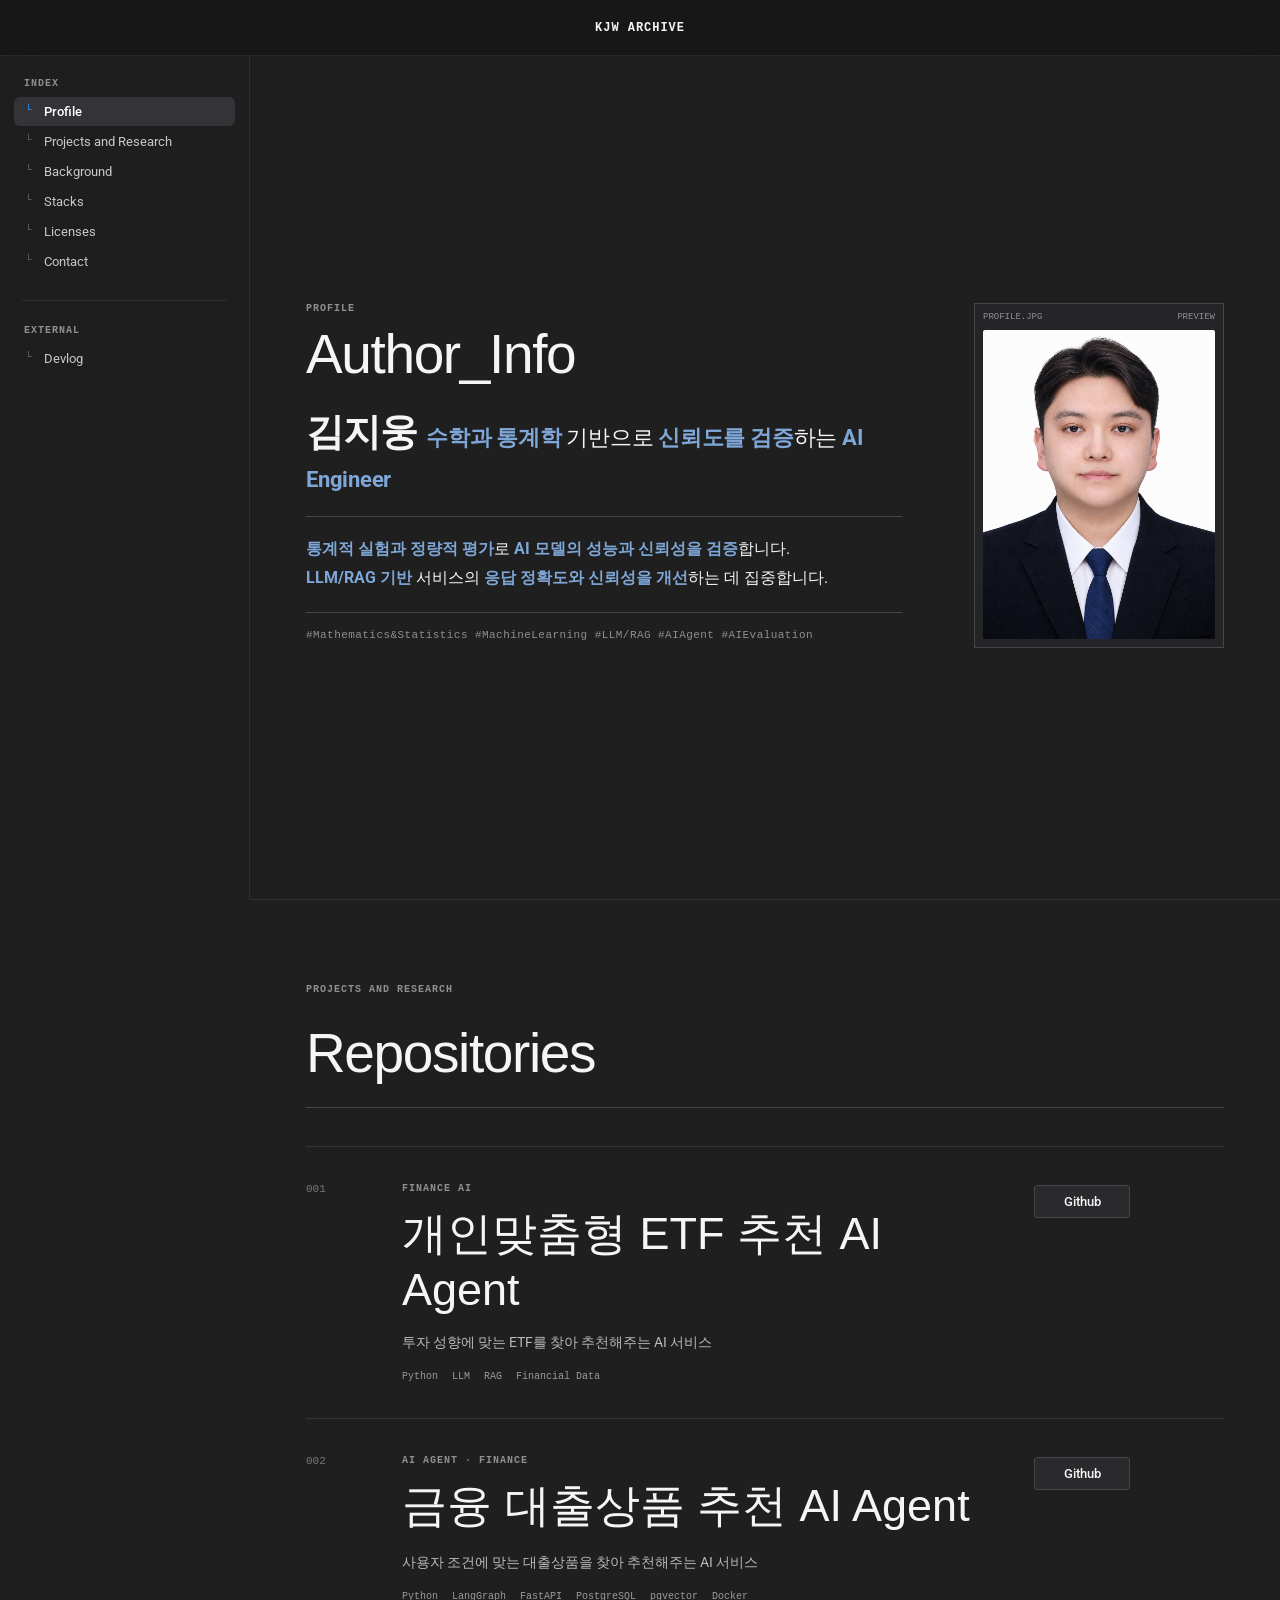
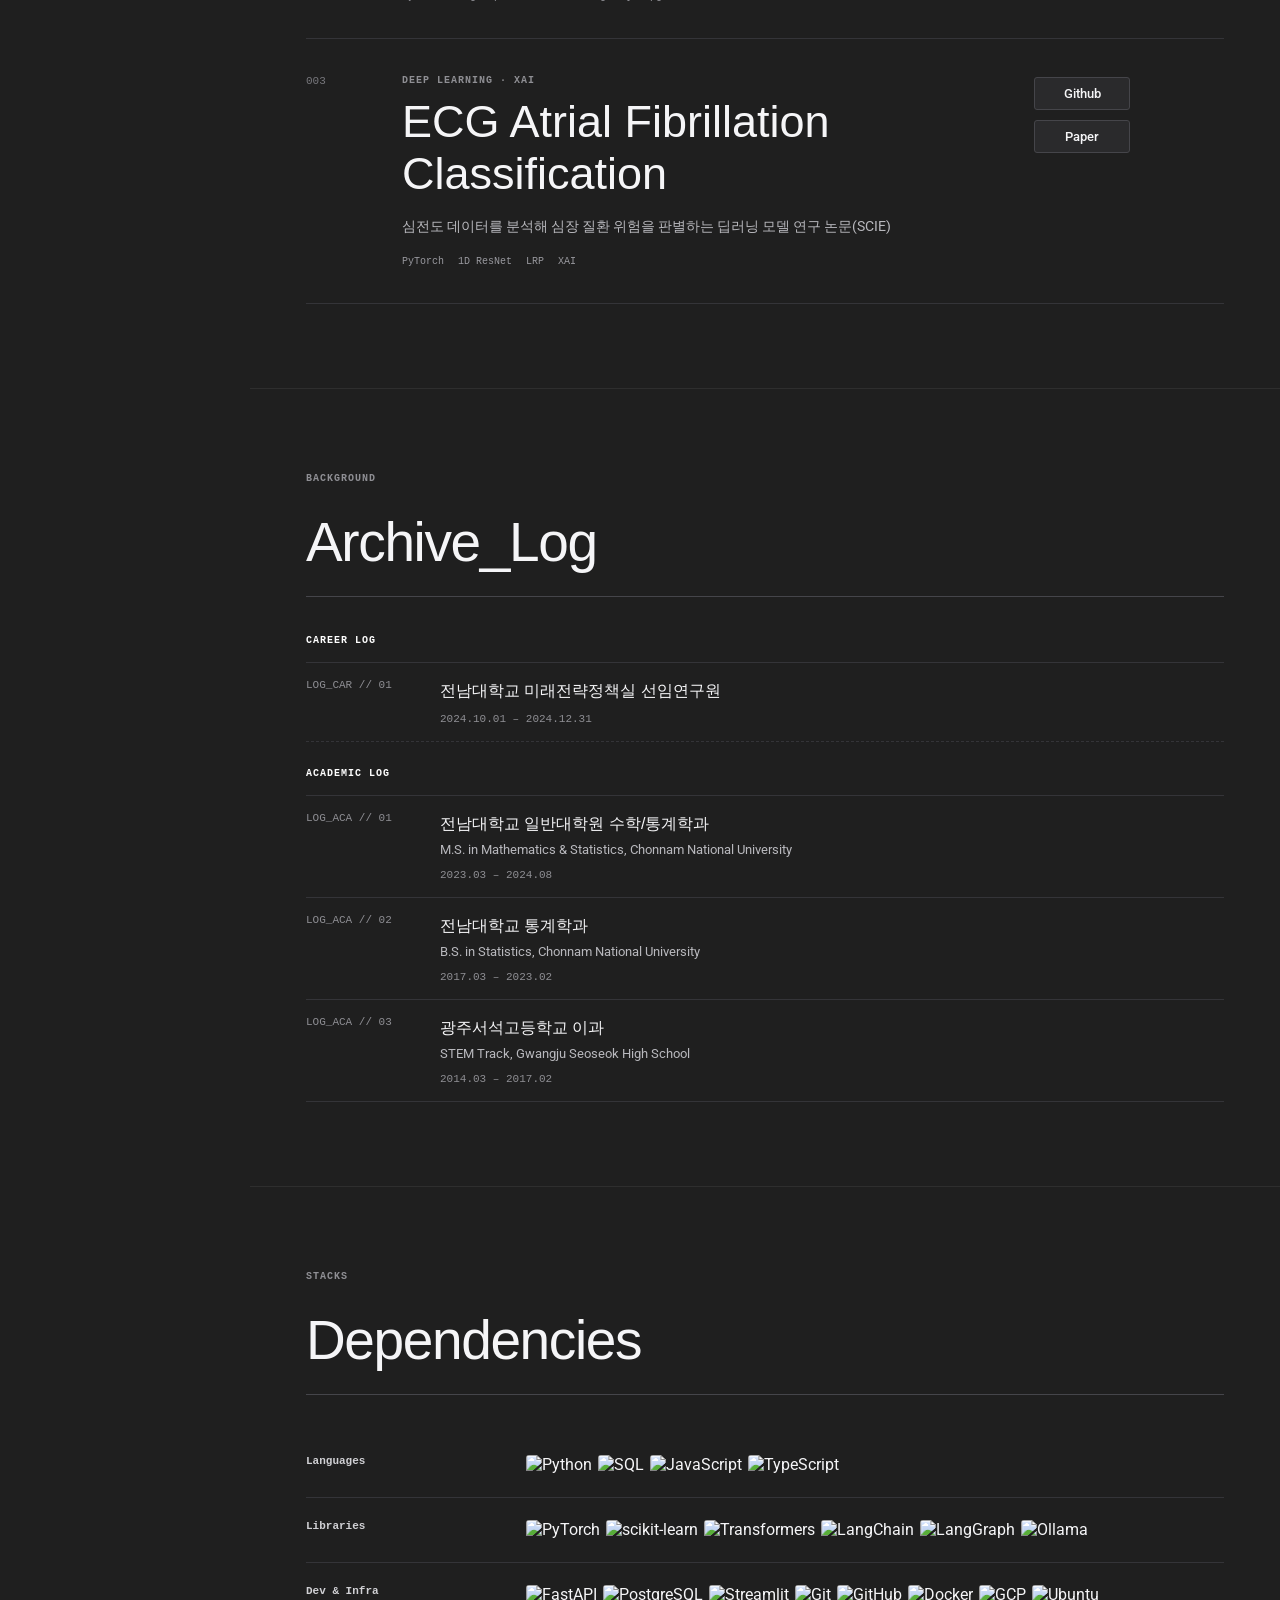
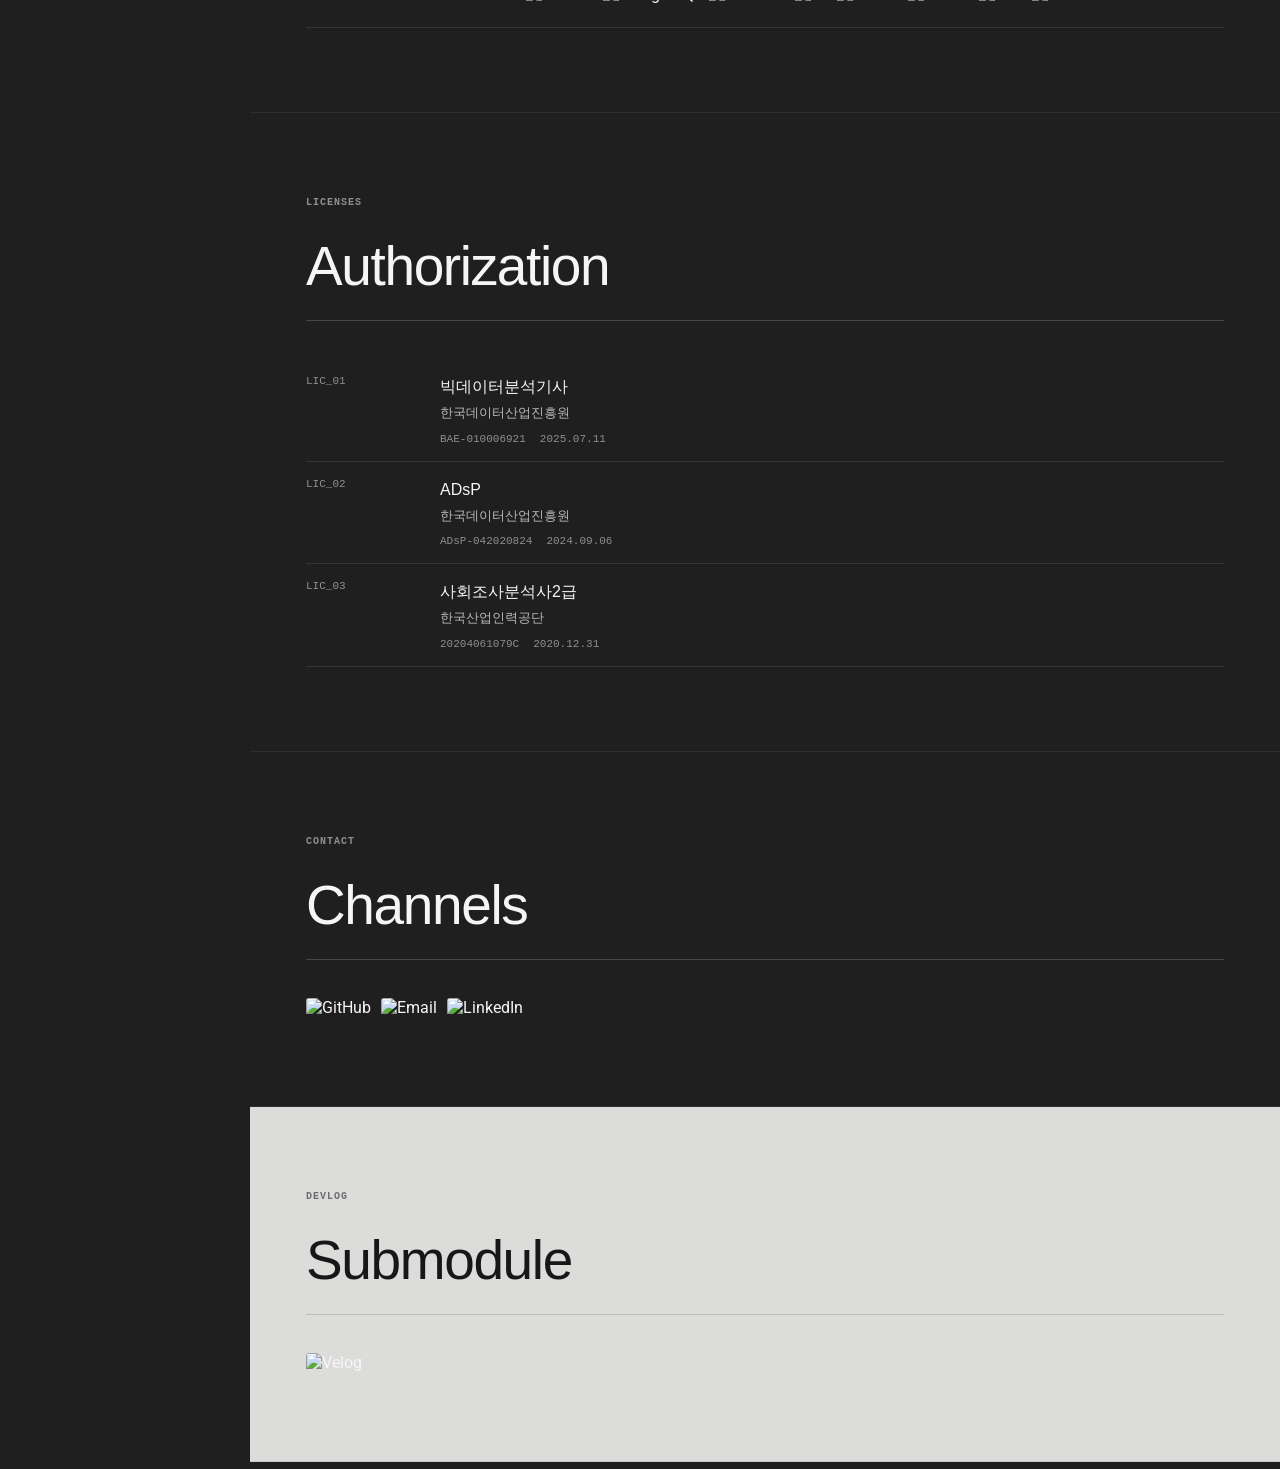
==== index.html @ a2051382 "initial commit: portfolio" ====
<!DOCTYPE html>
<html lang="ko">
<head>
  <meta charset="UTF-8" />
  <meta name="viewport" content="width=device-width, initial-scale=1.0" />
  <meta name="description" content="Jiwoong Kim AI Engineer Portfolio" />
  <title>Jiwoong Kim | AI Engineer Portfolio</title>

  <link rel="preconnect" href="https://fonts.googleapis.com">
  <link rel="preconnect" href="https://fonts.gstatic.com" crossorigin>
  <link href="https://fonts.googleapis.com/css2?family=Roboto:wght@300;400;500;700&display=swap" rel="stylesheet">

  <link rel="stylesheet" href="style.css" />
</head>
<body>

  <header class="topbar">
    <div class="topbar__brand">
      <strong>KJW Archive</strong>
    </div>
  </header>

  <aside class="sidebar">
    <div class="sidebar-scroll">

      <section class="sidebar-group">
        <h1>INDEX</h1>
        <a href="#home">Profile</a>
        <a href="#projects and research">Projects and Research</a>
        <a href="#logs">Background</a>
        <a href="#stacks">Stacks</a>
        <a href="#licenses">Licenses</a>
        <a href="#contact">Contact</a>
      </section>

      <div class="sidebar-divider"></div>

      <section class="sidebar-group">
        <h2>External</h2>
        <a href="#velog">Devlog</a>
      </section>

    </div>
  </aside>

  <main class="main-content">

    <section id="home" class="section hero">
      <div class="content-wrap">
        <div class="hero-grid">
          <div>
            <p class="eyebrow">PROFILE</p>
            <h1>Author_Info</h1>

            <h2>김지웅 <span class="hero-role"> <span class="hl">수학과 통계학</span> 기반으로 <span class="hl">신뢰도를 검증</span>하는 <span class="hl">AI Engineer</span></span></h2>

            <p class="hero-description">
              <span class="hl">통계적 실험과 정량적 평가</span>로 <span class="hl">AI 모델의 성능과 신뢰성을 검증</span>합니다.
              <br><span class="hl">LLM/RAG 기반</span> 서비스의 <span class="hl">응답 정확도와 신뢰성을 개선</span>하는 데 집중합니다.
            </p>

            <p class="hero-keywords">#Mathematics&amp;Statistics #MachineLearning #LLM/RAG #AIAgent #AIEvaluation</p>


          </div>

          <aside class="profile-box">
            <div class="file-meta">
              <span>PROFILE.JPG</span>
              <span>PREVIEW</span>
            </div>
            <img src="assets/profile.jpeg" alt="프로필 사진" class="profile-photo">
          </aside>
        </div>
      </div>
    </section>

    <section id="projects and research" class="section">
      <div class="content-wrap">
        <div class="section-header">
          <p class="eyebrow">PROJECTS AND RESEARCH</p>
          <h2>Repositories</h2>
        </div>

        <article id="etf-agent" class="project-row">
          <div class="project-number">001</div>

          <div class="project-main">
            <p class="project-label">FINANCE AI</p>
            <h3><a href="projects/etf-agent.html">개인맞춤형 ETF 추천 AI Agent</a></h3>

            <p>
              투자 성향에 맞는 ETF를 찾아 추천해주는 AI 서비스
            </p>

            <div class="project-meta">
              <span>Python</span>
              <span>LLM</span>
              <span>RAG</span>
              <span>Financial Data</span>
            </div>
          </div>

          <div class="project-links">
            <a href="#">Github</a>
          </div>
        </article>

        <article id="loan-agent" class="project-row">
          <div class="project-number">002</div>

          <div class="project-main">
            <p class="project-label">AI AGENT · FINANCE</p>
            <h3><a href="projects/loan-agent.html">금융 대출상품 추천 AI Agent</a></h3>

            <p>
              사용자 조건에 맞는 대출상품을 찾아 추천해주는 AI 서비스
            </p>

            <div class="project-meta">
              <span>Python</span>
              <span>LangGraph</span>
              <span>FastAPI</span>
              <span>PostgreSQL</span>
              <span>pgvector</span>
              <span>Docker</span>
            </div>
          </div>

          <div class="project-links">
            <a href="#">Github</a>
          </div>
        </article>

        <article id="ecg-project" class="project-row">
          <div class="project-number">003</div>

          <div class="project-main">
            <p class="project-label">DEEP LEARNING · XAI</p>
            <h3><a href="projects/ecg-project.html">ECG Atrial Fibrillation Classification</a></h3>

            <p>
              심전도 데이터를 분석해 심장 질환 위험을 판별하는 딥러닝 모델 연구 논문(SCIE)
            </p>

            <div class="project-meta">
              <span>PyTorch</span>
              <span>1D ResNet</span>
              <span>LRP</span>
              <span>XAI</span>
            </div>
          </div>

          <div class="project-links">
            <a href="#">Github</a>
            <a href="assets/paper.pdf" target="_blank" rel="noreferrer">Paper</a>
          </div>
        </article>
      </div>
    </section>

    <section id="logs" class="section">
      <div class="content-wrap">
        <div class="section-header">
          <p class="eyebrow">BACKGROUND</p>
          <h2>Archive_Log</h2>
        </div>

        <div class="log-list">
          <p class="log-category">CAREER LOG</p>

          <article class="log-entry">
            <div class="log-entry__id">LOG_CAR // 01</div>
            <div class="log-entry__body">
              <h3 class="log-entry__kr">전남대학교 미래전략정책실 선임연구원</h3>
              <p class="log-entry__period">2024.10.01 – 2024.12.31</p>
            </div>
          </article>

          <p class="log-category log-category--spaced">ACADEMIC LOG</p>

          <article class="log-entry">
            <div class="log-entry__id">LOG_ACA // 01</div>
            <div class="log-entry__body">
              <h3 class="log-entry__kr">전남대학교 일반대학원 수학/통계학과</h3>
              <p class="log-entry__en">M.S. in Mathematics &amp; Statistics, Chonnam National University</p>
              <p class="log-entry__period">2023.03 – 2024.08</p>
            </div>
          </article>

          <article class="log-entry">
            <div class="log-entry__id">LOG_ACA // 02</div>
            <div class="log-entry__body">
              <h3 class="log-entry__kr">전남대학교 통계학과</h3>
              <p class="log-entry__en">B.S. in Statistics, Chonnam National University</p>
              <p class="log-entry__period">2017.03 – 2023.02</p>
            </div>
          </article>

          <article class="log-entry">
            <div class="log-entry__id">LOG_ACA // 03</div>
            <div class="log-entry__body">
              <h3 class="log-entry__kr">광주서석고등학교 이과</h3>
              <p class="log-entry__en">STEM Track, Gwangju Seoseok High School</p>
              <p class="log-entry__period">2014.03 – 2017.02</p>
            </div>
          </article>
        </div>
      </div>
    </section>

    <section id="stacks" class="section">
      <div class="content-wrap">
        <div class="section-header">
          <p class="eyebrow">STACKS</p>
          <h2>Dependencies</h2>
        </div>

        <div class="skills-list">
          <div class="skill-row">
            <strong>Languages</strong>
            <div class="skill-badges">
              <img src="https://img.shields.io/badge/Python-3776AB?style=flat-square&logo=python&logoColor=white" alt="Python" />
              <img src="https://img.shields.io/badge/SQL-4479A1?style=flat-square&logo=mysql&logoColor=white" alt="SQL" />
              <img src="https://img.shields.io/badge/JavaScript-F7DF1E?style=flat-square&logo=javascript&logoColor=black" alt="JavaScript" />
              <img src="https://img.shields.io/badge/TypeScript-3178C6?style=flat-square&logo=typescript&logoColor=white" alt="TypeScript" />
            </div>
          </div>
          <div class="skill-row">
            <strong>Libraries</strong>
            <div class="skill-badges">
              <img src="https://img.shields.io/badge/PyTorch-EE4C2C?style=flat-square&logo=pytorch&logoColor=white" alt="PyTorch" />
              <img src="https://img.shields.io/badge/scikit--learn-F7931E?style=flat-square&logo=scikitlearn&logoColor=white" alt="scikit-learn" />
              <img src="https://img.shields.io/badge/Transformers-FFD21E?style=flat-square&logo=huggingface&logoColor=black" alt="Transformers" />
              <img src="https://img.shields.io/badge/LangChain-1C3C3C?style=flat-square&logo=langchain&logoColor=white" alt="LangChain" />
              <img src="https://img.shields.io/badge/LangGraph-1C3C3C?style=flat-square&logo=langchain&logoColor=white" alt="LangGraph" />
              <img src="https://img.shields.io/badge/Ollama-000000?style=flat-square&logo=ollama&logoColor=white" alt="Ollama" />
            </div>
          </div>
          <div class="skill-row">
            <strong>Dev &amp; Infra</strong>
            <div class="skill-badges">
              <img src="https://img.shields.io/badge/FastAPI-009688?style=flat-square&logo=fastapi&logoColor=white" alt="FastAPI" />
              <img src="https://img.shields.io/badge/PostgreSQL-4169E1?style=flat-square&logo=postgresql&logoColor=white" alt="PostgreSQL" />
              <img src="https://img.shields.io/badge/Streamlit-FF4B4B?style=flat-square&logo=streamlit&logoColor=white" alt="Streamlit" />
              <img src="https://img.shields.io/badge/Git-F05032?style=flat-square&logo=git&logoColor=white" alt="Git" />
              <img src="https://img.shields.io/badge/GitHub-181717?style=flat-square&logo=github&logoColor=white" alt="GitHub" />
              <img src="https://img.shields.io/badge/Docker-2496ED?style=flat-square&logo=docker&logoColor=white" alt="Docker" />
              <img src="https://img.shields.io/badge/GCP-4285F4?style=flat-square&logo=googlecloud&logoColor=white" alt="GCP" />
              <img src="https://img.shields.io/badge/Ubuntu-E95420?style=flat-square&logo=ubuntu&logoColor=white" alt="Ubuntu" />
            </div>
          </div>
        </div>
      </div>
    </section>

    <section id="licenses" class="section">
      <div class="content-wrap">
        <div class="section-header">
          <p class="eyebrow">LICENSES</p>
          <h2>Authorization</h2>
        </div>

        <div class="license-list">
          <article class="license-entry">
            <div class="license-entry__id">LIC_01</div>
            <div class="license-entry__body">
              <h3 class="license-entry__name">빅데이터분석기사</h3>
              <p class="license-entry__issuer">한국데이터산업진흥원</p>
              <p class="license-entry__meta">
                <span>BAE-010006921</span>
                <span>2025.07.11</span>
              </p>
            </div>
          </article>

          <article class="license-entry">
            <div class="license-entry__id">LIC_02</div>
            <div class="license-entry__body">
              <h3 class="license-entry__name">ADsP</h3>
              <p class="license-entry__issuer">한국데이터산업진흥원</p>
              <p class="license-entry__meta">
                <span>ADsP-042020824</span>
                <span>2024.09.06</span>
              </p>
            </div>
          </article>

          <article class="license-entry">
            <div class="license-entry__id">LIC_03</div>
            <div class="license-entry__body">
              <h3 class="license-entry__name">사회조사분석사2급</h3>
              <p class="license-entry__issuer">한국산업인력공단</p>
              <p class="license-entry__meta">
                <span>20204061079C</span>
                <span>2020.12.31</span>
              </p>
            </div>
          </article>
        </div>
      </div>
    </section>

    <section id="contact" class="section">
      <div class="content-wrap">
        <div class="section-header">
          <p class="eyebrow">CONTACT</p>
          <h2>Channels</h2>
        </div>

        <div class="contact-badges">
          <a href="https://github.com/Woongs-Kor" target="_blank" rel="noreferrer">
            <img src="https://img.shields.io/badge/GitHub-181717?style=flat&logo=github&logoColor=white" alt="GitHub" />
          </a>
          <a href="mailto:nomeanness3@gmail.com">
            <img src="https://img.shields.io/badge/Email-EA4335?style=flat&logo=gmail&logoColor=white" alt="Email" />
          </a>
          <a href="https://www.linkedin.com/in/지웅-김-85a24a378/" target="_blank" rel="noreferrer">
            <img src="https://img.shields.io/badge/LinkedIn-0A66C2?style=flat&logo=linkedin&logoColor=white" alt="LinkedIn" />
          </a>
        </div>
      </div>
    </section>

    <section id="velog" class="section section-invert">
      <div class="content-wrap">
        <div class="section-header">
          <p class="eyebrow">DEVLOG</p>
          <h2>Submodule</h2>
        </div>

        <div class="contact-badges">
          <a href="https://velog.io/@woongs_kor/about" target="_blank" rel="noreferrer">
            <img src="https://img.shields.io/badge/Velog-20C997?style=flat&logo=velog&logoColor=white" alt="Velog" />
          </a>
        </div>
      </div>
    </section>

    
  </main>

  <script src="script.js"></script>
</body>
</html>
---- style.css ----
:root {
  --topbar-height: 56px;
  --sidebar-width: 250px;

  /* Chrome-dark + Apple-neutral */
  --chrome-0: #171717;
  --chrome-1: #1f1f1f;
  --chrome-2: #252527;
  --chrome-3: #2a2a2c;
  --chrome-4: #303033;

  --sidebar-bg: rgba(31, 31, 31, .94);
  --sidebar-hover: #2a2a2c;
  --sidebar-active: #343438;

  --main-bg: #1f1f1f;
  --main-bg-alt: #252527;

  --text: #f5f5f7;
  --muted: #b8b8bd;
  --muted-soft: #8e8e93;

  --line: #343438;
  --line-dark: #45454a;

  --accent: #2997ff;
  --accent-strong: #4aa3ff;

  --content-width: 1180px;
}

* {
  box-sizing: border-box;
}

html {
  scroll-behavior: smooth;
  background: var(--main-bg);
}

body {
  margin: 0;
  font-family: "Roboto", Arial, sans-serif;
  background: var(--main-bg);
  color: var(--text);
  -webkit-font-smoothing: antialiased;
  text-rendering: optimizeLegibility;
}

a {
  color: inherit;
  text-decoration: none;
}

.topbar {
  position: fixed;
  inset: 0 0 auto 0;
  height: var(--topbar-height);
  background: rgba(23, 23, 23, .84);
  backdrop-filter: saturate(180%) blur(20px);
  -webkit-backdrop-filter: saturate(180%) blur(20px);
  display: flex;
  align-items: center;
  justify-content: center;
  padding: 0 24px;
  border-bottom: 1px solid rgba(255,255,255,.07);
  z-index: 100;
}

.topbar__brand {
  color: #f5f5f7;
  font-family: ui-monospace, SFMono-Regular, Menlo, Monaco, Consolas, monospace;
  font-size: 12px;
  font-weight: 600;
  letter-spacing: .08em;
  text-transform: uppercase;
}

.sidebar {
  position: fixed;
  left: 0;
  top: var(--topbar-height);
  bottom: 0;
  width: var(--sidebar-width);
  background: var(--sidebar-bg);
  backdrop-filter: saturate(140%) blur(20px);
  -webkit-backdrop-filter: saturate(140%) blur(20px);
  color: var(--text);
  border-right: 1px solid rgba(255,255,255,.07);
  z-index: 90;
}

.sidebar-scroll {
  height: 100%;
  overflow-y: auto;
  padding: 22px 14px 40px;
  scrollbar-width: thin;
  scrollbar-color: #4a4a4f transparent;
}

.sidebar-scroll::-webkit-scrollbar {
  width: 8px;
}

.sidebar-scroll::-webkit-scrollbar-thumb {
  background: #4a4a4f;
  border-radius: 999px;
}

.sidebar-scroll::-webkit-scrollbar-track {
  background: transparent;
}

.sidebar-group {
  padding: 0;
  margin-bottom: 24px;
}

.sidebar-group h1,
.sidebar-group h2 {
  margin: 0 0 8px;
  padding: 0 10px;
  font-family: ui-monospace, SFMono-Regular, Menlo, Monaco, Consolas, monospace;
  font-size: 10px;
  font-weight: 700;
  color: #8f8f94;
  text-transform: uppercase;
  letter-spacing: .1em;
}

.sidebar-group a {
  position: relative;
  display: block;
  margin: 1px 0;
  padding: 7px 10px 7px 30px;
  border-radius: 6px;
  font-size: 13px;
  color: #c7c7cc;
  transition: background .12s ease, color .12s ease;
}

.sidebar-group a::before {
  content: "└";
  position: absolute;
  left: 11px;
  top: 7px;
  color: #66666b;
  font-family: ui-monospace, monospace;
  font-size: 11px;
}

.sidebar-group a:hover {
  color: #ffffff;
  background: var(--sidebar-hover);
}

.sidebar-group a.current {
  color: #ffffff;
  background: var(--sidebar-active);
  font-weight: 500;
}

.sidebar-group a.current::before {
  color: var(--accent);
}

.sidebar-divider {
  border: 0;
  border-top: 1px solid rgba(255,255,255,.07);
  margin: 18px 8px 24px;
}

.main-content {
  margin-left: var(--sidebar-width);
  padding-top: var(--topbar-height);
  min-height: 100vh;
  background: var(--main-bg);
}

.section {
  padding: 84px 56px;
  scroll-margin-top: var(--topbar-height);
  border-bottom: 1px solid rgba(255,255,255,.065);
  background: var(--main-bg);
}

.section-alt {
  background: var(--main-bg-alt);
}

.section-invert {
  background: #dcdcda;
  border-bottom-color: rgba(0, 0, 0, .08);
}

.section-invert .eyebrow {
  color: #6b6b70;
}

.section-invert .section-header {
  border-bottom-color: rgba(0, 0, 0, .14);
}

.section-invert .section-header h2 {
  color: #17171a;
}

.content-wrap {
  width: min(100%, var(--content-width));
  margin: 0 auto;
}

.hero {
  min-height: calc(100vh - var(--topbar-height));
  display: flex;
  align-items: center;
  background: var(--chrome-1);
}

.hero-grid {
  display: grid;
  grid-template-columns: minmax(0, 1fr) 250px;
  gap: 72px;
  align-items: start;
}

.eyebrow,
.project-label {
  margin: 0 0 10px;
  font-family: ui-monospace, SFMono-Regular, Menlo, Monaco, Consolas, monospace;
  font-size: 10px;
  font-weight: 600;
  color: #8f8f94;
  letter-spacing: .1em;
  text-transform: uppercase;
}

.hero h1 {
  margin: 0;
  font-family: "Pretendard", sans-serif;
  font-size: clamp(44px, 5vw, 55px);
  line-height: 1.1;
  font-weight: 400;
  letter-spacing: -.025em;
  color: #f5f5f7;
}

.hero h2 {
  margin: 28px 0 0;
  font-size: clamp(28px, 4vw, 38px);
  line-height: 1.1;
  font-weight: 700;
  letter-spacing: -.02em;
  color: #f5f5f7;
}

.hero-role {
  font-size: clamp(18px, 2.5vw, 22px);
  font-weight: 500;
  letter-spacing: -.01em;
  color: #f5f5f7;
}

.hl {
  color: #7ea6d6;
  font-weight: 700;
}

.hero-description {
  max-width: 720px;
  margin-top: 20px;
  padding-top: 18px;
  border-top: 1px solid var(--line-dark);
  color: #f5f5f7;
  font-size: 16px;
  line-height: 1.8;
}

.hero-keywords {
  max-width: 720px;
  margin-top: 20px;
  padding-top: 16px;
  border-top: 1px solid var(--line-dark);
  font-family: ui-monospace, SFMono-Regular, Menlo, Monaco, Consolas, monospace;
  font-size: 11px;
  color: var(--muted-soft);
  letter-spacing: .04em;
}

.project-links,
.contact-links {
  display: flex;
  flex-direction: column;
  align-items: flex-start;
  flex-wrap: wrap;
  gap: 10px;
  padding-top: 2px;
}

.hero-links a,
.project-links a,
.contact-links a {
  display: inline-flex;
  align-items: center;
  justify-content: center;
  width: 96px;
  padding: 8px 16px;
  border: 1px solid var(--line-dark);
  border-radius: 3px;
  background: var(--chrome-3);
  color: var(--text);
  font-family: "Roboto", Arial, sans-serif;
  font-size: 13px;
  font-weight: 500;
  letter-spacing: 0;
  transition: background .15s ease, border-color .15s ease, color .15s ease, transform .15s ease;
}

.hero-links a:hover,
.project-links a:hover,
.contact-links a:hover {
  background: var(--accent);
  border-color: var(--accent);
  color: #ffffff;
  transform: translateY(-1px);
}

.profile-box {
  border: 1px solid var(--line-dark);
  background: var(--chrome-2);
  padding: 8px;

}

.file-meta {
  display: flex;
  justify-content: space-between;
  gap: 12px;
  margin-bottom: 8px;
  font-family: ui-monospace, SFMono-Regular, Menlo, monospace;
  font-size: 9px;
  color: #8f8f94;
}

.profile-photo {
  display: block;
  width: 100%;
  aspect-ratio: 3 / 4;
  object-fit: cover;
  border-radius: 2px;
  background: #2a2a2c;
}

.section-header {
  display: grid;
  grid-template-columns: minmax(0, 1fr);
  gap: 16px 28px;
  margin-bottom: 38px;
  padding-bottom: 22px;
  border-bottom: 1px solid var(--line-dark);
}

.section-header h2 {
  margin: 0;
  font-family: "Pretendard", sans-serif;
  font-size: clamp(44px, 5vw, 55px);
  font-weight: 400;
  letter-spacing: -.025em;
  color: #f5f5f7;
}

#publication .section-header h2 {
  font-size: clamp(24px, 3vw, 32px);
  line-height: 1.3;
}

.section-header > p:last-child {
  grid-column: auto;
  max-width: 700px;
  margin: 0;
  color: var(--muted);
  font-size: 14px;
  line-height: 1.7;
}

.project-row {
  display: grid;
  grid-template-columns: 60px minmax(0, 1fr) 190px;
  gap: 36px;
  padding: 36px 0;
  border-top: 1px solid var(--line);
}

.project-row:first-child {
  border-top: 0;
}

.project-row:last-child {
  border-bottom: 1px solid var(--line);
}

.project-number {
  font-family: ui-monospace, SFMono-Regular, Menlo, monospace;
  color: #77777c;
  font-size: 11px;
}

.project-main h3,
.research-layout h3 {
  margin: 0 0 12px;
  font-family: "Pretendard", sans-serif;
  font-size: 45px;
  font-weight: 400;
  color: #f5f5f7;
}

.project-main h3 a {
  transition: color .15s ease;
}

.project-main h3 a:hover {
  color: var(--accent-strong);
}

.project-main > p:not(.project-label),
.research-layout p,
.contact-section > .content-wrap > p {
  color: var(--muted);
  line-height: 1.8;
}

.project-main > p:not(.project-label) {
  max-width: 720px;
  font-size: 14px;
}

.project-meta {
  display: flex;
  flex-direction: row;
  flex-wrap: wrap;
  align-items: center;
  gap: 7px 14px;
  padding-top: 2px;
}

.research-side {
  display: flex;
  flex-direction: column;
  align-items: flex-start;
  gap: 7px;
  padding-top: 2px;
}

.project-meta span,
.research-side span {
  display: block;
  padding: 0;
  border: 0;
  background: transparent;
  font-family: ui-monospace, SFMono-Regular, Menlo, monospace;
  font-size: 10px;
  color: #99999f;
}

.architecture {
  display: flex;
  flex-wrap: wrap;
  gap: 7px;
  align-items: center;
  margin-top: 24px;
  padding-top: 14px;
  border-top: 1px dashed #3e3e43;
}

.architecture span,
.architecture b {
  font-family: ui-monospace, SFMono-Regular, Menlo, monospace;
  font-size: 10px;
}

.architecture span {
  padding: 0;
  border: 0;
  background: transparent;
  color: #b8b8bd;
}

.architecture b {
  color: #66666b;
  font-weight: 400;
}

.research-layout {
  display: grid;
  grid-template-columns: minmax(0, 1fr) 220px;
  gap: 60px;
}

.log-list {
  margin-top: 6px;
}

.log-category {
  margin: 0 0 6px;
  padding-top: 26px;
  padding-bottom: 10px;
  border-top: 1px dashed var(--line);
  font-family: ui-monospace, SFMono-Regular, Menlo, Monaco, Consolas, monospace;
  font-size: 10px;
  font-weight: 600;
  color: #ffffff;
  text-transform: uppercase;
  letter-spacing: .1em;
}

.log-list > .log-category:first-child {
  padding-top: 0;
  border-top: 0;
}

.log-entry {
  display: grid;
  grid-template-columns: 110px minmax(0, 1fr);
  gap: 24px;
  padding: 16px 0;
  border-top: 1px solid var(--line);
}

.log-entry:last-of-type {
  border-bottom: 1px solid var(--line);
}

.log-entry__id {
  font-family: ui-monospace, SFMono-Regular, Menlo, monospace;
  font-size: 11px;
  color: var(--muted-soft);
}

.log-entry__kr {
  margin: 0;
  font-family: "Pretendard", sans-serif;
  font-size: 16px;
  font-weight: 500;
  color: var(--text);
  line-height: 1.5;
}

.log-entry__en {
  margin: 4px 0 0;
  font-size: 12.8px;
  color: var(--muted);
  line-height: 1.5;
}

.log-entry__period {
  margin: 10px 0 0;
  font-family: ui-monospace, SFMono-Regular, Menlo, monospace;
  font-size: 11px;
  color: var(--muted-soft);
}

.license-list {
  margin-top: 6px;
}

.license-entry {
  display: grid;
  grid-template-columns: 110px minmax(0, 1fr);
  gap: 24px;
  padding: 16px 0;
  border-top: 1px solid var(--line);
}

.license-entry:first-child {
  border-top: 0;
}

.license-entry:last-child {
  border-bottom: 1px solid var(--line);
}

.license-entry__id {
  font-family: ui-monospace, SFMono-Regular, Menlo, monospace;
  font-size: 11px;
  color: var(--muted-soft);
}

.license-entry__name {
  margin: 0;
  font-family: "Pretendard", sans-serif;
  font-size: 16px;
  font-weight: 500;
  color: var(--text);
  line-height: 1.5;
}

.license-entry__issuer {
  margin: 4px 0 0;
  font-size: 13px;
  color: var(--muted);
  line-height: 1.5;
}

.license-entry__meta {
  margin: 10px 0 0;
  display: flex;
  flex-wrap: wrap;
  gap: 14px;
  font-family: ui-monospace, SFMono-Regular, Menlo, monospace;
  font-size: 11px;
  color: var(--muted-soft);
}

.skill-row {
  display: grid;
  grid-template-columns: 180px minmax(0, 1fr);
  gap: 40px;
  padding: 22px 0;
  border-bottom: 1px solid var(--line);
}

.skill-row strong {
  font-family: ui-monospace, SFMono-Regular, Menlo, monospace;
  font-size: 11px;
  font-weight: 600;
  color: #d0d0d4;
}

.skill-row p {
  margin: 0;
  color: var(--muted);
  font-size: 13px;
}

.skill-badges {
  display: flex;
  flex-wrap: wrap;
  align-items: center;
  gap: 6px;
}

.skill-badges img {
  display: block;
  height: 20px;
  border-radius: 3px;
}

.contact-badges {
  display: flex;
  flex-wrap: wrap;
  align-items: center;
  gap: 10px;
  margin-top: 20px;
}

.contact-badges img {
  display: block;
  height: 24px;
  border-radius: 3px;
}

.back-link {
  display: inline-flex;
  align-items: center;
  gap: 6px;
}

.feature-list {
  margin-top: 6px;
}

.feature-item {
  display: grid;
  grid-template-columns: 90px minmax(0, 1fr);
  gap: 24px;
  padding: 20px 0;
  border-top: 1px solid var(--line);
}

.feature-item:first-child {
  border-top: 0;
}

.feature-item:last-child {
  border-bottom: 1px solid var(--line);
}

.feature-item__id {
  font-family: ui-monospace, SFMono-Regular, Menlo, monospace;
  font-size: 11px;
  color: var(--muted-soft);
}

.feature-item__title {
  margin: 0 0 8px;
  font-family: "Pretendard", sans-serif;
  font-size: 18px;
  font-weight: 500;
  color: var(--text);
}

.feature-item__desc {
  margin: 0;
  max-width: 640px;
  color: var(--muted);
  font-size: 14px;
  line-height: 1.7;
}

.feature-item__media {
  margin-top: 16px;
  max-width: 640px;
}

.media-box {
  max-width: 720px;
  margin-top: 20px;
  margin-bottom: 20px;
  border: 1px solid var(--line-dark);
  background: var(--chrome-2);
  padding: 8px;
}

.media-placeholder {
  aspect-ratio: 16 / 9;
  display: flex;
  align-items: center;
  justify-content: center;
  background: #2a2a2c;
  border-radius: 2px;
  color: var(--muted-soft);
  font-family: ui-monospace, SFMono-Regular, Menlo, monospace;
  font-size: 11px;
  letter-spacing: .06em;
  text-transform: uppercase;
}

.media-photo {
  display: block;
  width: 100%;
  aspect-ratio: 16 / 9;
  object-fit: cover;
  border-radius: 2px;
  background: #2a2a2c;
}

.media-photo--contain {
  object-fit: contain;
  background: #fff;
}

.feature-list--spaced {
  margin-top: 40px;
}

/* ---------- Project detail: stat row, bar chart, troubleshooting case ---------- */

.info-grid {
  display: grid;
  grid-template-columns: repeat(auto-fit, minmax(160px, 1fr));
  gap: 1px;
  margin-top: 24px;
  background: var(--line);
  border: 1px solid var(--line);
}

.info-card {
  background: var(--main-bg);
  padding: 16px 18px;
}

.info-card__label {
  display: block;
  font-family: ui-monospace, SFMono-Regular, Menlo, Monaco, Consolas, monospace;
  font-size: 10px;
  font-weight: 600;
  color: var(--muted-soft);
  text-transform: uppercase;
  letter-spacing: .08em;
  margin-bottom: 8px;
}

.info-card__value {
  display: block;
  font-family: "Pretendard", sans-serif;
  font-size: 17px;
  font-weight: 500;
  color: var(--text);
}

.trouble-case {
  margin-top: 20px;
  border: 1px solid var(--line-dark);
  background: var(--chrome-2);
}

.trouble-case__row {
  display: grid;
  grid-template-columns: 90px minmax(0, 1fr);
  gap: 20px;
  padding: 14px 18px;
  border-top: 1px solid var(--line);
}

.trouble-case__row:first-child {
  border-top: 0;
}

.trouble-case__label {
  font-family: ui-monospace, SFMono-Regular, Menlo, Monaco, Consolas, monospace;
  font-size: 11px;
  font-weight: 600;
  color: var(--muted-soft);
  text-transform: uppercase;
  letter-spacing: .06em;
  padding-top: 2px;
}

.trouble-case__value {
  margin: 0;
  color: var(--text);
  font-size: 14px;
  line-height: 1.7;
}

.bar-chart {
  display: flex;
  align-items: flex-end;
  gap: 48px;
  height: 180px;
  margin-top: 24px;
  padding: 0 24px 28px;
  border-left: 1px solid var(--line-dark);
  border-bottom: 1px solid var(--line-dark);
  position: relative;
}

.bar-chart__axis {
  position: absolute;
  left: -34px;
  top: 0;
  bottom: 28px;
  display: flex;
  flex-direction: column;
  justify-content: space-between;
  font-family: ui-monospace, SFMono-Regular, Menlo, monospace;
  font-size: 10px;
  color: var(--muted-soft);
}

.bar-chart__bar {
  width: 64px;
  display: flex;
  flex-direction: column;
  align-items: center;
  justify-content: flex-end;
  height: 100%;
}

.bar-chart__fill {
  width: 100%;
  background: var(--chrome-3);
  border: 1px solid var(--line-dark);
  border-bottom: 0;
}

.bar-chart__bar--after .bar-chart__fill {
  background: rgba(41, 151, 255, .22);
  border-color: var(--accent);
}

.bar-chart__value {
  margin-bottom: 8px;
  font-family: "Pretendard", sans-serif;
  font-size: 15px;
  font-weight: 700;
  color: var(--text);
}

.bar-chart__label {
  position: absolute;
  bottom: -24px;
  font-size: 11px;
  color: var(--muted);
  text-align: center;
  white-space: nowrap;
}

::selection {
  background: rgba(41,151,255,.28);
  color: #fff;
}

a:focus-visible {
  outline: 2px solid #0071e3;
  outline-offset: 3px;
  border-radius: 4px;
}

@media (max-width: 1050px) {
  :root {
    --sidebar-width: 220px;
  }

  .hero-grid {
    grid-template-columns: minmax(0, 1fr) 190px;
    gap: 44px;
  }

  .project-row {
    grid-template-columns: 48px minmax(0, 1fr);
  }

  .project-links {
    grid-column: 2;
    flex-direction: row;
    flex-wrap: wrap;
    gap: 10px 14px;
  }

  .research-layout {
    grid-template-columns: 1fr;
  }

  .research-side {
    flex-direction: row;
    flex-wrap: wrap;
    gap: 10px 14px;
  }
}

@media (max-width: 760px) {
  :root {
    --topbar-height: 52px;
  }

  .sidebar {
    display: none;
  }

  .main-content {
    margin-left: 0;
  }

  .section {
    padding: 68px 24px;
  }

  .hero {
    align-items: flex-start;
  }

  .hero-grid {
    grid-template-columns: 1fr;
  }

  .profile-box {
    max-width: 220px;
  }

  .section-header {
    grid-template-columns: 1fr;
  }

  .section-header > p:last-child {
    grid-column: auto;
  }

  .project-row {
    grid-template-columns: 1fr;
  }

  .project-links {
    grid-column: auto;
    flex-direction: row;
    flex-wrap: wrap;
  }

  .log-entry {
    grid-template-columns: 1fr;
    gap: 6px;
  }

  .license-entry {
    grid-template-columns: 1fr;
    gap: 6px;
  }

  .feature-item {
    grid-template-columns: 1fr;
    gap: 6px;
  }

  .skill-row {
    grid-template-columns: 1fr;
    gap: 8px;
  }
}
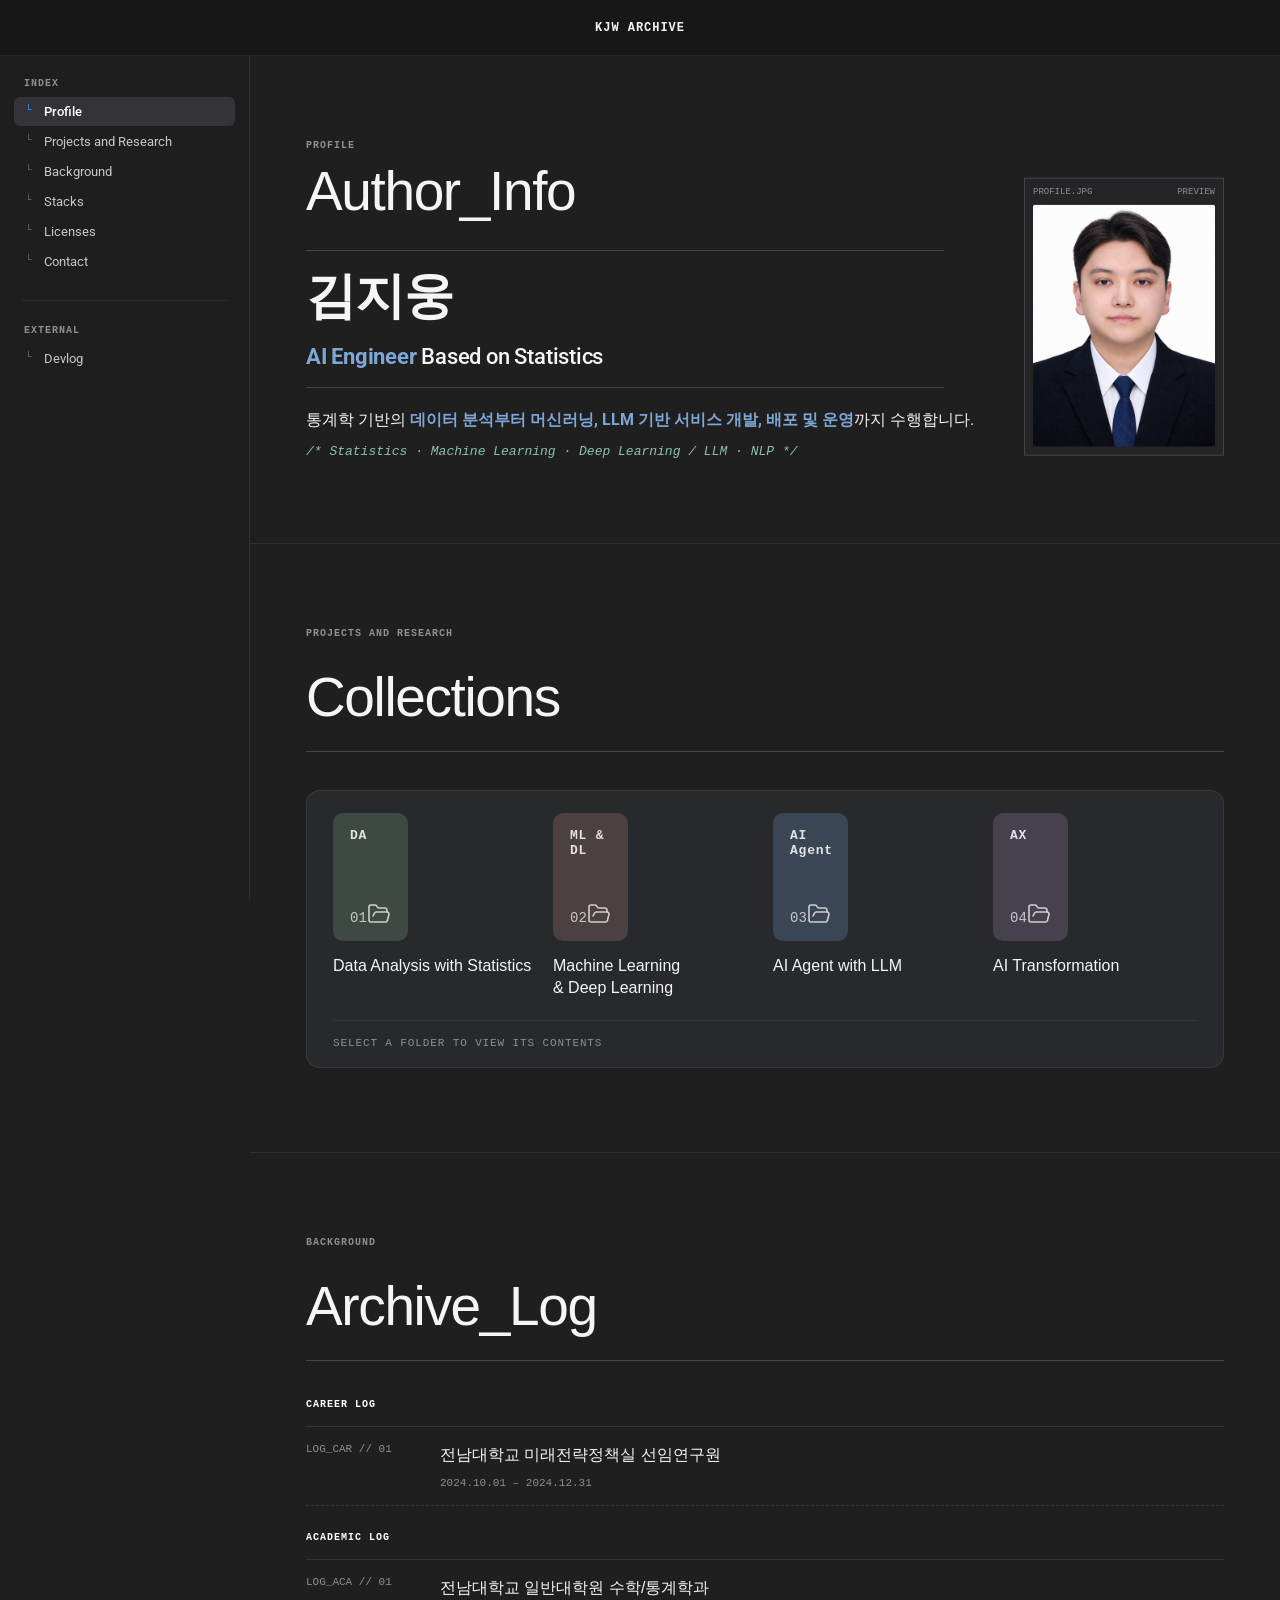
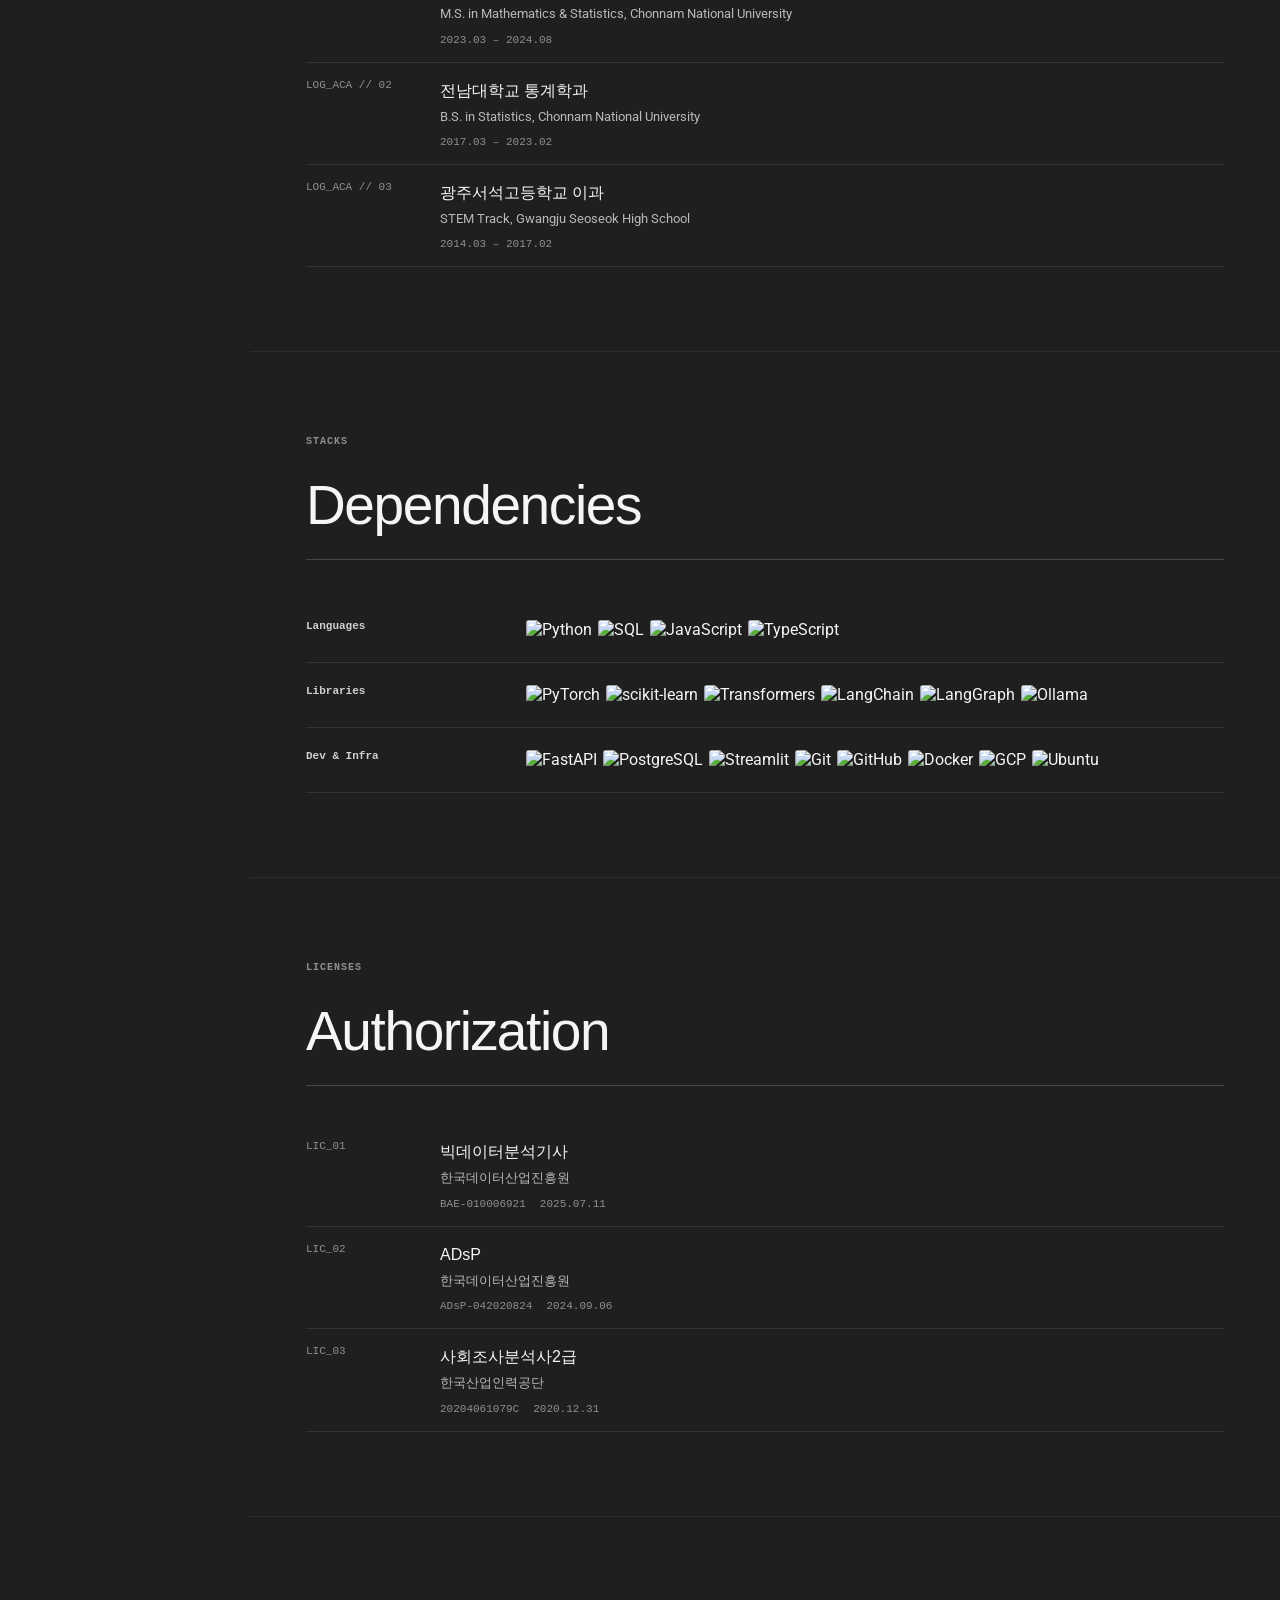
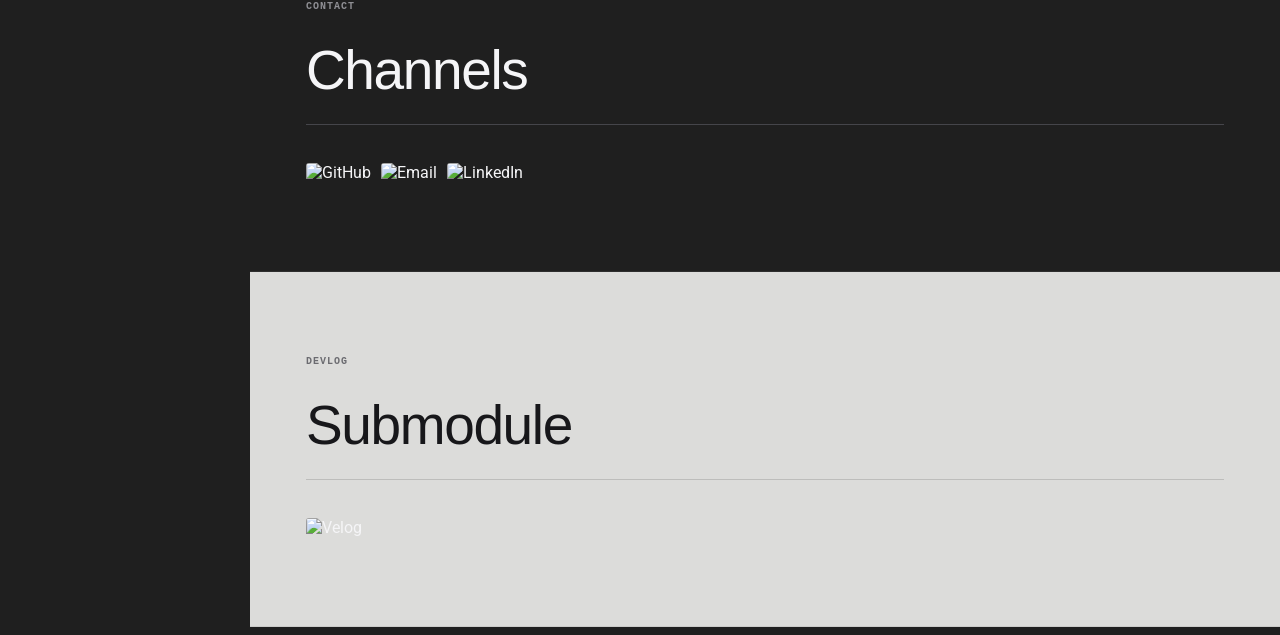
==== commit 0ffddfd0: "포트폴리오 수정" ====
--- a/index.html
+++ b/index.html
@@ -9,6 +9,9 @@
   <link rel="preconnect" href="https://fonts.googleapis.com">
   <link rel="preconnect" href="https://fonts.gstatic.com" crossorigin>
   <link href="https://fonts.googleapis.com/css2?family=Roboto:wght@300;400;500;700&display=swap" rel="stylesheet">
+  <link rel="preconnect" href="https://cdn.jsdelivr.net" crossorigin>
+  <link href="https://fonts.googleapis.com/css2?family=Cutive+Mono&display=swap" rel="stylesheet">
+  <link rel="stylesheet" href="https://cdn.jsdelivr.net/gh/orioncactus/pretendard@v1.3.9/dist/web/static/pretendard.css">
 
   <link rel="stylesheet" href="style.css" />
 </head>
@@ -48,29 +51,33 @@
     <section id="home" class="section hero">
       <div class="content-wrap">
         <div class="hero-grid">
-          <div>
+          <div class="hero-head">
             <p class="eyebrow">PROFILE</p>
             <h1>Author_Info</h1>
-
-            <h2>김지웅 <span class="hero-role"> <span class="hl">수학과 통계학</span> 기반으로 <span class="hl">신뢰도를 검증</span>하는 <span class="hl">AI Engineer</span></span></h2>
-
-            <p class="hero-description">
-              <span class="hl">통계적 실험과 정량적 평가</span>로 <span class="hl">AI 모델의 성능과 신뢰성을 검증</span>합니다.
-              <br><span class="hl">LLM/RAG 기반</span> 서비스의 <span class="hl">응답 정확도와 신뢰성을 개선</span>하는 데 집중합니다.
-            </p>
-
-            <p class="hero-keywords">#Mathematics&amp;Statistics #MachineLearning #LLM/RAG #AIAgent #AIEvaluation</p>
-
-
-          </div>
-
-          <aside class="profile-box">
-            <div class="file-meta">
-              <span>PROFILE.JPG</span>
-              <span>PREVIEW</span>
-            </div>
-            <img src="assets/profile.jpeg" alt="프로필 사진" class="profile-photo">
-          </aside>
+          </div>
+
+          <div class="profile-card__id">
+            <h2>김지웅 </h2>
+
+            <div class="hero-meta">
+              <p class="hero-role-line"><span class="hl">AI Engineer</span> Based on Statistics</p>
+              <p class="hero-description">
+                통계학 기반의 <span class="hl">데이터 분석부터 머신러닝, LLM 기반 서비스 개발, 배포 및 운영</span>까지 수행합니다.
+              </p>
+
+              <p class="hero-stack-comment">/* Statistics · Machine Learning · Deep Learning / LLM · NLP */</p>
+            </div>
+          </div>
+
+          <div class="hero-photo-slot">
+            <aside class="profile-box profile-box--sm">
+              <div class="file-meta">
+                <span>PROFILE.JPG</span>
+                <span>PREVIEW</span>
+              </div>
+              <img src="assets/profile.jpeg" alt="프로필 사진" class="profile-photo-sm">
+            </aside>
+          </div>
         </div>
       </div>
     </section>
@@ -79,83 +86,96 @@
       <div class="content-wrap">
         <div class="section-header">
           <p class="eyebrow">PROJECTS AND RESEARCH</p>
-          <h2>Repositories</h2>
-        </div>
-
-        <article id="etf-agent" class="project-row">
-          <div class="project-number">001</div>
-
-          <div class="project-main">
-            <p class="project-label">FINANCE AI</p>
-            <h3><a href="projects/etf-agent.html">개인맞춤형 ETF 추천 AI Agent</a></h3>
-
-            <p>
-              투자 성향에 맞는 ETF를 찾아 추천해주는 AI 서비스
-            </p>
-
-            <div class="project-meta">
-              <span>Python</span>
-              <span>LLM</span>
-              <span>RAG</span>
-              <span>Financial Data</span>
-            </div>
-          </div>
-
-          <div class="project-links">
-            <a href="#">Github</a>
-          </div>
-        </article>
-
-        <article id="loan-agent" class="project-row">
-          <div class="project-number">002</div>
-
-          <div class="project-main">
-            <p class="project-label">AI AGENT · FINANCE</p>
-            <h3><a href="projects/loan-agent.html">금융 대출상품 추천 AI Agent</a></h3>
-
-            <p>
-              사용자 조건에 맞는 대출상품을 찾아 추천해주는 AI 서비스
-            </p>
-
-            <div class="project-meta">
-              <span>Python</span>
-              <span>LangGraph</span>
-              <span>FastAPI</span>
-              <span>PostgreSQL</span>
-              <span>pgvector</span>
-              <span>Docker</span>
-            </div>
-          </div>
-
-          <div class="project-links">
-            <a href="#">Github</a>
-          </div>
-        </article>
-
-        <article id="ecg-project" class="project-row">
-          <div class="project-number">003</div>
-
-          <div class="project-main">
-            <p class="project-label">DEEP LEARNING · XAI</p>
-            <h3><a href="projects/ecg-project.html">ECG Atrial Fibrillation Classification</a></h3>
-
-            <p>
-              심전도 데이터를 분석해 심장 질환 위험을 판별하는 딥러닝 모델 연구 논문(SCIE)
-            </p>
-
-            <div class="project-meta">
-              <span>PyTorch</span>
-              <span>1D ResNet</span>
-              <span>LRP</span>
-              <span>XAI</span>
-            </div>
-          </div>
-
-          <div class="project-links">
-            <a href="#">Github</a>
-            <a href="assets/paper.pdf" target="_blank" rel="noreferrer">Paper</a>
-          </div>
-        </article>
+          <h2>Collections</h2>
+        </div>
+
+        <svg width="0" height="0" style="position:absolute" aria-hidden="true" focusable="false">
+          <symbol id="i-folder-open" viewBox="0 0 24 24"><path d="m6 14 1.5-2.9A2 2 0 0 1 9.24 10H20a2 2 0 0 1 1.94 2.5l-1.54 6a2 2 0 0 1-1.95 1.5H4a2 2 0 0 1-2-2V5a2 2 0 0 1 2-2h3.9a2 2 0 0 1 1.69.9l.81 1.2a2 2 0 0 0 1.67.9H18a2 2 0 0 1 2 2v2"/></symbol>
+        </svg>
+
+        <div class="archive-panel">
+
+          <div class="folder-grid">
+            <button class="folder folder--sage" type="button" aria-expanded="false" aria-controls="folder-data" data-folder="data">
+              <span class="folder__tile">
+                <span class="folder__tag">DA</span>
+                <span class="folder__no">01</span>
+                <svg class="folder__icon"><use href="#i-folder-open"/></svg>
+              </span>
+              <span class="folder__name">Data Analysis with Statistics</span>
+            </button>
+            <button class="folder folder--taupe" type="button" aria-expanded="false" aria-controls="folder-ml" data-folder="ml">
+              <span class="folder__tile">
+                <span class="folder__tag">ML &amp; DL</span>
+                <span class="folder__no">02</span>
+                <svg class="folder__icon"><use href="#i-folder-open"/></svg>
+              </span>
+              <span class="folder__name">Machine Learning & Deep Learning</span>
+            </button>
+            <button class="folder folder--slate" type="button" aria-expanded="false" aria-controls="folder-agent" data-folder="agent">
+              <span class="folder__tile">
+                <span class="folder__tag">AI Agent</span>
+                <span class="folder__no">03</span>
+                <svg class="folder__icon"><use href="#i-folder-open"/></svg>
+              </span>
+              <span class="folder__name">AI Agent with LLM</span>
+            </button>
+            <button class="folder folder--mauve" type="button" aria-expanded="false" aria-controls="folder-ax" data-folder="ax">
+              <span class="folder__tile">
+                <span class="folder__tag">AX</span>
+                <span class="folder__no">04</span>
+                <svg class="folder__icon"><use href="#i-folder-open"/></svg>
+              </span>
+              <span class="folder__name">AI Transformation</span>
+            </button>
+          </div>
+
+          <div class="folder-contents" id="folder-data" hidden>
+            <p class="repo-empty">/* TBA */</p>
+          </div>
+          <div class="folder-contents" id="folder-ml" hidden>
+            <article id="ecg-project" class="folder-item">
+              <span class="folder-item__ref">DL-001</span>
+              <div class="folder-item__main">
+                <h3><a href="projects/ecg-project.html">Time-Series Deep Learning in Healthcare</a></h3>
+                <p>심전도 데이터를 분석해 심장 질환 위험을 판별하는 딥러닝 모델 연구 논문(SCIE)</p>
+                <div class="project-meta">
+                  <span>PyTorch</span>
+                  <span>1D ResNet</span>
+                  <span>LRP</span>
+                  <span>XAI</span>
+                </div>
+              </div>
+              <div class="project-links">
+                <a href="#">Github</a>
+                <a href="assets/paper.pdf" target="_blank" rel="noreferrer">Paper</a>
+              </div>
+            </article>
+          </div>
+          <div class="folder-contents" id="folder-agent" hidden>
+            <article id="etf-agent" class="folder-item">
+              <span class="folder-item__ref">AG-001</span>
+              <div class="folder-item__main">
+                <h3><a href="projects/etf-agent.html">ETF Advisor Agent</a></h3>
+                <p>투자 성향에 맞는 ETF를 찾아 추천해주는 AI 서비스</p>
+                <div class="project-meta">
+                  <span>Python</span>
+                  <span>LLM</span>
+                  <span>RAG</span>
+                  <span>Financial Data</span>
+                </div>
+              </div>
+              <div class="project-links">
+                <a href="#">Github</a>
+              </div>
+            </article>
+          </div>
+          <div class="folder-contents" id="folder-ax" hidden>
+            <p class="repo-empty">/* TBA */</p>
+          </div>
+
+          <p class="archive-panel__hint">SELECT A FOLDER TO VIEW ITS CONTENTS</p>
+        </div>
       </div>
     </section>
 
--- a/style.css
+++ b/style.css
@@ -40,7 +40,7 @@
 
 body {
   margin: 0;
-  font-family: "Roboto", Arial, sans-serif;
+  font-family: "Roboto", "Pretendard", Arial, sans-serif;
   background: var(--main-bg);
   color: var(--text);
   -webkit-font-smoothing: antialiased;
@@ -211,17 +211,53 @@
 }
 
 .hero {
-  min-height: calc(100vh - var(--topbar-height));
-  display: flex;
-  align-items: center;
   background: var(--chrome-1);
 }
 
 .hero-grid {
   display: grid;
-  grid-template-columns: minmax(0, 1fr) 250px;
-  gap: 72px;
+  grid-template-columns: minmax(0, 1fr) 200px;
+  gap: 0 80px;
   align-items: start;
+  max-width: 960px;
+}
+
+.hero-head {
+  grid-column: 1;
+  grid-row: 1;
+}
+
+.profile-card__id {
+  grid-column: 1;
+  grid-row: 2;
+}
+
+.hero-photo-slot {
+  position: relative;
+  grid-column: 2;
+  grid-row: 2;
+  align-self: stretch;
+}
+
+.hero-photo-slot .profile-box {
+  position: absolute;
+  top: 40%;
+  left: 0;
+  transform: translateY(-50%);
+}
+
+.profile-box--sm {
+  flex: none;
+  width: 200px;
+}
+
+.profile-photo-sm {
+  display: block;
+  width: 100%;
+  aspect-ratio: 3 / 4;
+  object-fit: cover;
+  border-radius: 2px;
+  background: #2a2a2c;
 }
 
 .eyebrow,
@@ -247,33 +283,59 @@
 
 .hero h2 {
   margin: 28px 0 0;
-  font-size: clamp(28px, 4vw, 38px);
+  padding-top: 18px;
+  border-top: 1px solid var(--line-dark);
+  font-size: clamp(40px, 4vw, 50px);
   line-height: 1.1;
   font-weight: 700;
   letter-spacing: -.02em;
   color: #f5f5f7;
 }
 
-.hero-role {
+.hero-name-en {
+  margin-left: 10px;
+  font-size: clamp(14px, 1.6vw, 16px);
+  font-weight: 400;
+  letter-spacing: .02em;
+  color: var(--muted-soft);
+}
+
+.hl {
+  color: #7ea6d6;
+  font-weight: 700;
+}
+
+.hero-meta {
+  display: block;
+  margin-top: 20px;
+}
+
+.hero-role-line {
+  margin: 0 0 18px;
+  padding-bottom: 18px;
+  border-bottom: 1px solid var(--line-dark);
   font-size: clamp(18px, 2.5vw, 22px);
   font-weight: 500;
   letter-spacing: -.01em;
   color: #f5f5f7;
-}
-
-.hl {
-  color: #7ea6d6;
-  font-weight: 700;
+  white-space: nowrap;
 }
 
 .hero-description {
-  max-width: 720px;
-  margin-top: 20px;
-  padding-top: 18px;
-  border-top: 1px solid var(--line-dark);
+  margin: 0;
   color: #f5f5f7;
   font-size: 16px;
   line-height: 1.8;
+  white-space: nowrap;
+}
+
+.hero-stack-comment {
+  margin: 10px 0 0;
+  font-family: ui-monospace, SFMono-Regular, Menlo, Monaco, Consolas, monospace;
+  font-size: 13px;
+  font-style: italic;
+  color: #8cc2b4;
+  white-space: nowrap;
 }
 
 .hero-keywords {
@@ -391,7 +453,8 @@
   border-top: 1px solid var(--line);
 }
 
-.project-row:first-child {
+.project-row:first-child,
+.section-header + .project-row {
   border-top: 0;
 }
 
@@ -954,6 +1017,22 @@
     grid-template-columns: 1fr;
   }
 
+  .hero-head,
+  .profile-card__id,
+  .hero-photo-slot {
+    grid-column: 1;
+    grid-row: auto;
+  }
+
+  .hero-photo-slot {
+    margin-top: 28px;
+  }
+
+  .hero-photo-slot .profile-box {
+    position: static;
+    transform: none;
+  }
+
   .profile-box {
     max-width: 220px;
   }
@@ -996,3 +1075,198 @@
     gap: 8px;
   }
 }
+
+/* Repositories: folder tiles */
+.archive-panel {
+  padding: 22px 26px 18px;
+  border: 1px solid rgba(255, 255, 255, .08);
+  border-radius: 14px;
+  background: #27292d;
+}
+
+.folder-grid {
+  display: grid;
+  grid-template-columns: repeat(4, minmax(0, 1fr));
+  gap: 16px;
+}
+
+.folder {
+  --tile: #3d4942;
+  min-width: 0;
+  display: flex;
+  flex-direction: column;
+  gap: 4px;
+  padding: 0;
+  border: 0;
+  background: none;
+  color: inherit;
+  font: inherit;
+  text-align: left;
+  cursor: pointer;
+}
+
+.folder--sage { --tile: #3d4942; }
+.folder--taupe { --tile: #4a4140; }
+.folder--slate { --tile: #3b4654; }
+.folder--mauve { --tile: #47414e; }
+
+.folder__tile {
+  position: relative;
+  display: flex;
+  align-items: flex-end;
+  justify-content: space-between;
+  height: 128px;
+  margin-bottom: 10px;
+  padding: 14px 16px;
+  border: 1px solid transparent;
+  border-radius: 10px;
+  background: var(--tile);
+  transition: filter .15s ease, border-color .15s ease;
+}
+
+.folder__tag {
+  position: absolute;
+  top: 14px;
+  left: 16px;
+  font-family: ui-monospace, SFMono-Regular, Menlo, Monaco, Consolas, monospace;
+  font-size: 13px;
+  font-weight: 600;
+  letter-spacing: .06em;
+  color: rgba(255, 255, 255, .85);
+}
+
+.folder:hover .folder__tile {
+  filter: brightness(1.15);
+}
+
+.folder[aria-expanded="true"] .folder__tile {
+  border-color: var(--accent);
+  filter: brightness(1.15);
+}
+
+.folder:focus-visible .folder__tile {
+  outline: 1px solid var(--accent);
+  outline-offset: 3px;
+}
+
+.folder__no {
+  font-family: ui-monospace, SFMono-Regular, Menlo, Monaco, Consolas, monospace;
+  font-size: 14px;
+  color: rgba(255, 255, 255, .7);
+}
+
+.folder__icon {
+  width: 24px;
+  height: 24px;
+  fill: none;
+  stroke: rgba(255, 255, 255, .75);
+  stroke-width: 1.6;
+  stroke-linecap: round;
+  stroke-linejoin: round;
+}
+
+.folder__name {
+  font-family: "Pretendard", sans-serif;
+  font-size: 16px;
+  font-weight: 500;
+  line-height: 1.35;
+  color: #f5f5f7;
+  text-wrap: balance;
+  overflow-wrap: anywhere;
+}
+
+
+.folder-contents {
+  margin-top: 22px;
+  padding: 6px 0;
+  border-top: 1px solid var(--line-dark);
+}
+
+.folder-contents[hidden] {
+  display: none;
+}
+
+.folder-contents .repo-empty {
+  padding: 18px 0 10px;
+}
+
+.folder-item {
+  display: grid;
+  grid-template-columns: 70px minmax(0, 1fr) auto;
+  gap: 20px;
+  padding: 22px 0;
+}
+
+.folder-item + .folder-item {
+  border-top: 1px solid var(--line);
+}
+
+.folder-item__ref {
+  padding-top: 6px;
+  font-family: ui-monospace, SFMono-Regular, Menlo, Monaco, Consolas, monospace;
+  font-size: 11px;
+  color: #77777c;
+}
+
+.folder-item__main h3 {
+  margin: 0 0 8px;
+  font-family: "Pretendard", sans-serif;
+  font-size: 24px;
+  font-weight: 400;
+  color: #f5f5f7;
+}
+
+.folder-item__main h3 a {
+  transition: color .15s ease;
+}
+
+.folder-item__main h3 a:hover {
+  color: var(--accent-strong);
+}
+
+.folder-item__main p {
+  margin: 0 0 10px;
+  color: var(--muted);
+  font-size: 14px;
+  line-height: 1.7;
+}
+
+.folder-item .project-links {
+  flex-direction: row;
+  align-self: start;
+}
+
+.archive-panel__hint {
+  margin: 22px 0 0;
+  padding-top: 16px;
+  border-top: 1px solid var(--line);
+  font-family: ui-monospace, SFMono-Regular, Menlo, Monaco, Consolas, monospace;
+  font-size: 11px;
+  letter-spacing: .08em;
+  color: #8f8f94;
+}
+
+.repo-empty {
+  margin: 0;
+  font-family: ui-monospace, SFMono-Regular, Menlo, Monaco, Consolas, monospace;
+  font-size: 13px;
+  font-style: italic;
+  color: #8cc2b4;
+}
+
+@media (max-width: 1100px) {
+  .folder-grid {
+    grid-template-columns: repeat(2, minmax(0, 1fr));
+  }
+
+  .folder-item {
+    grid-template-columns: 1fr;
+    gap: 10px;
+  }
+}
+
+@media (max-width: 560px) {
+  .folder-grid {
+    grid-template-columns: 1fr;
+  }
+}
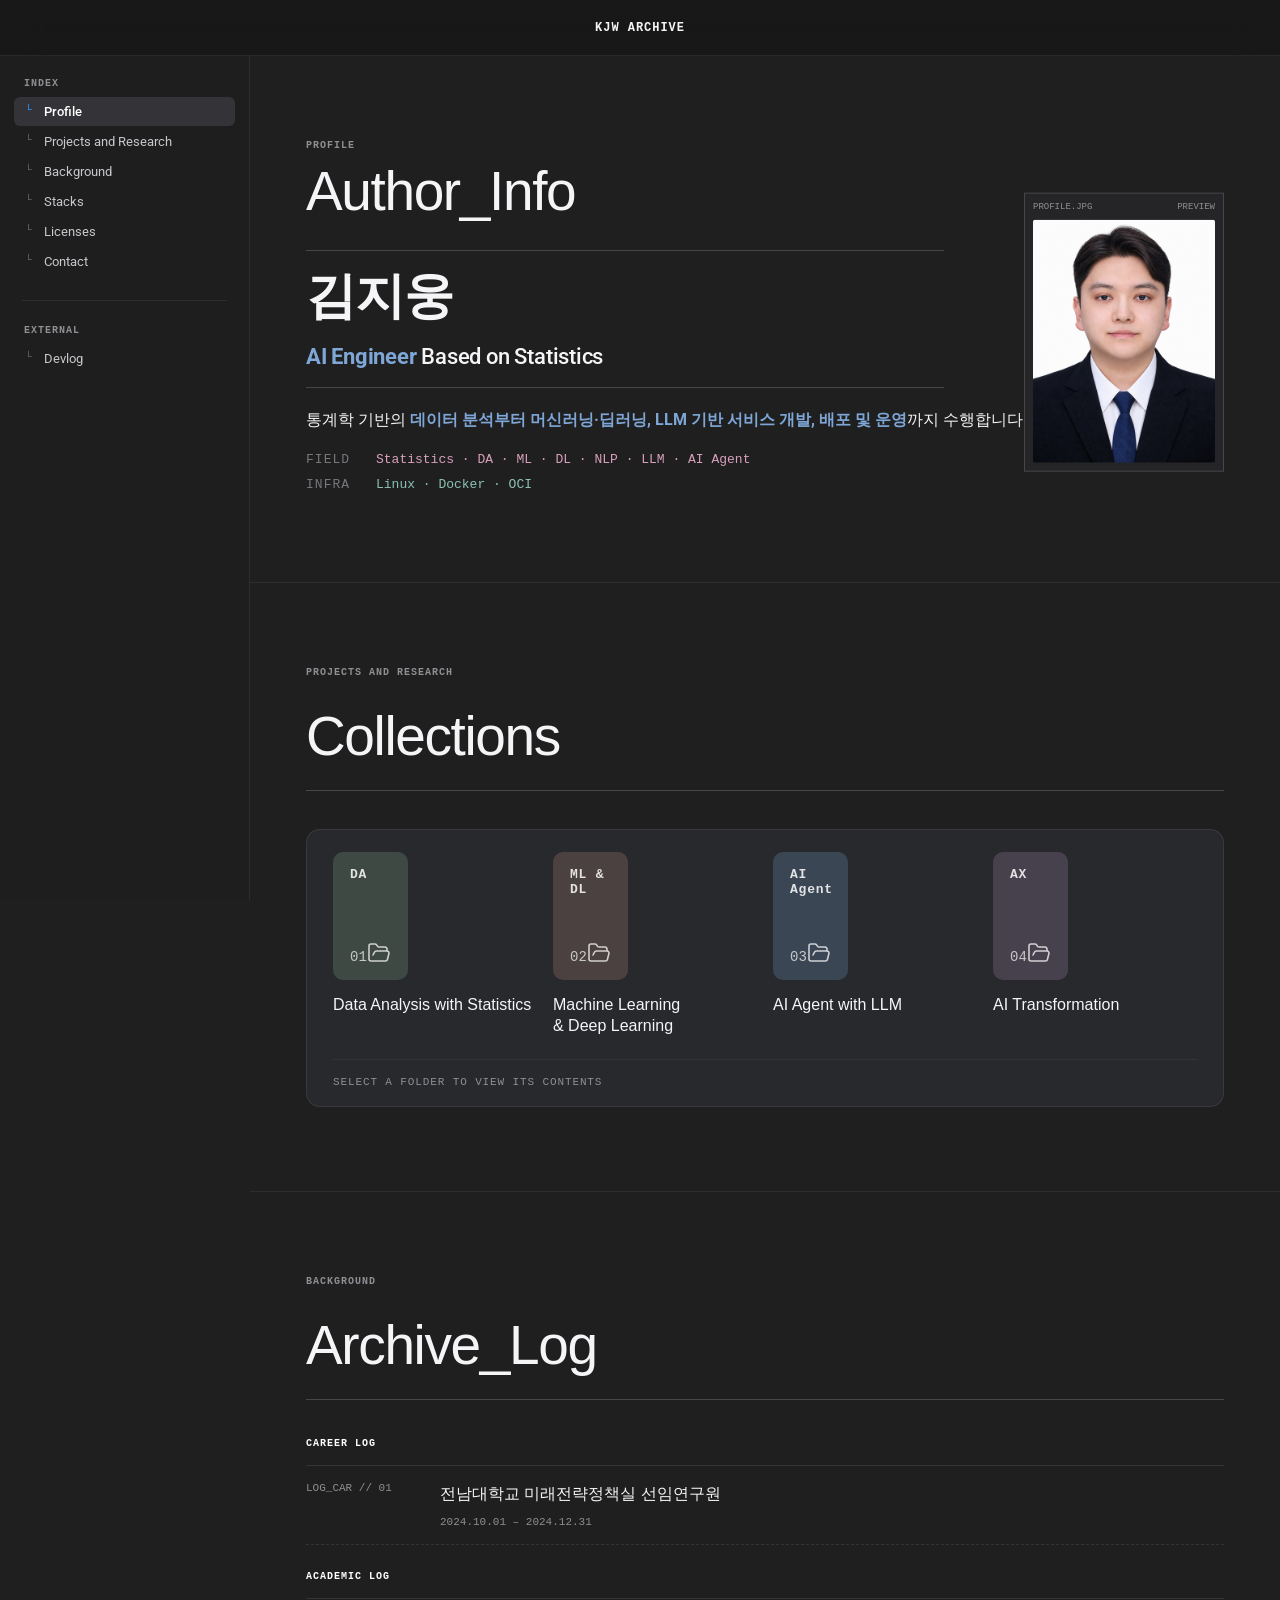
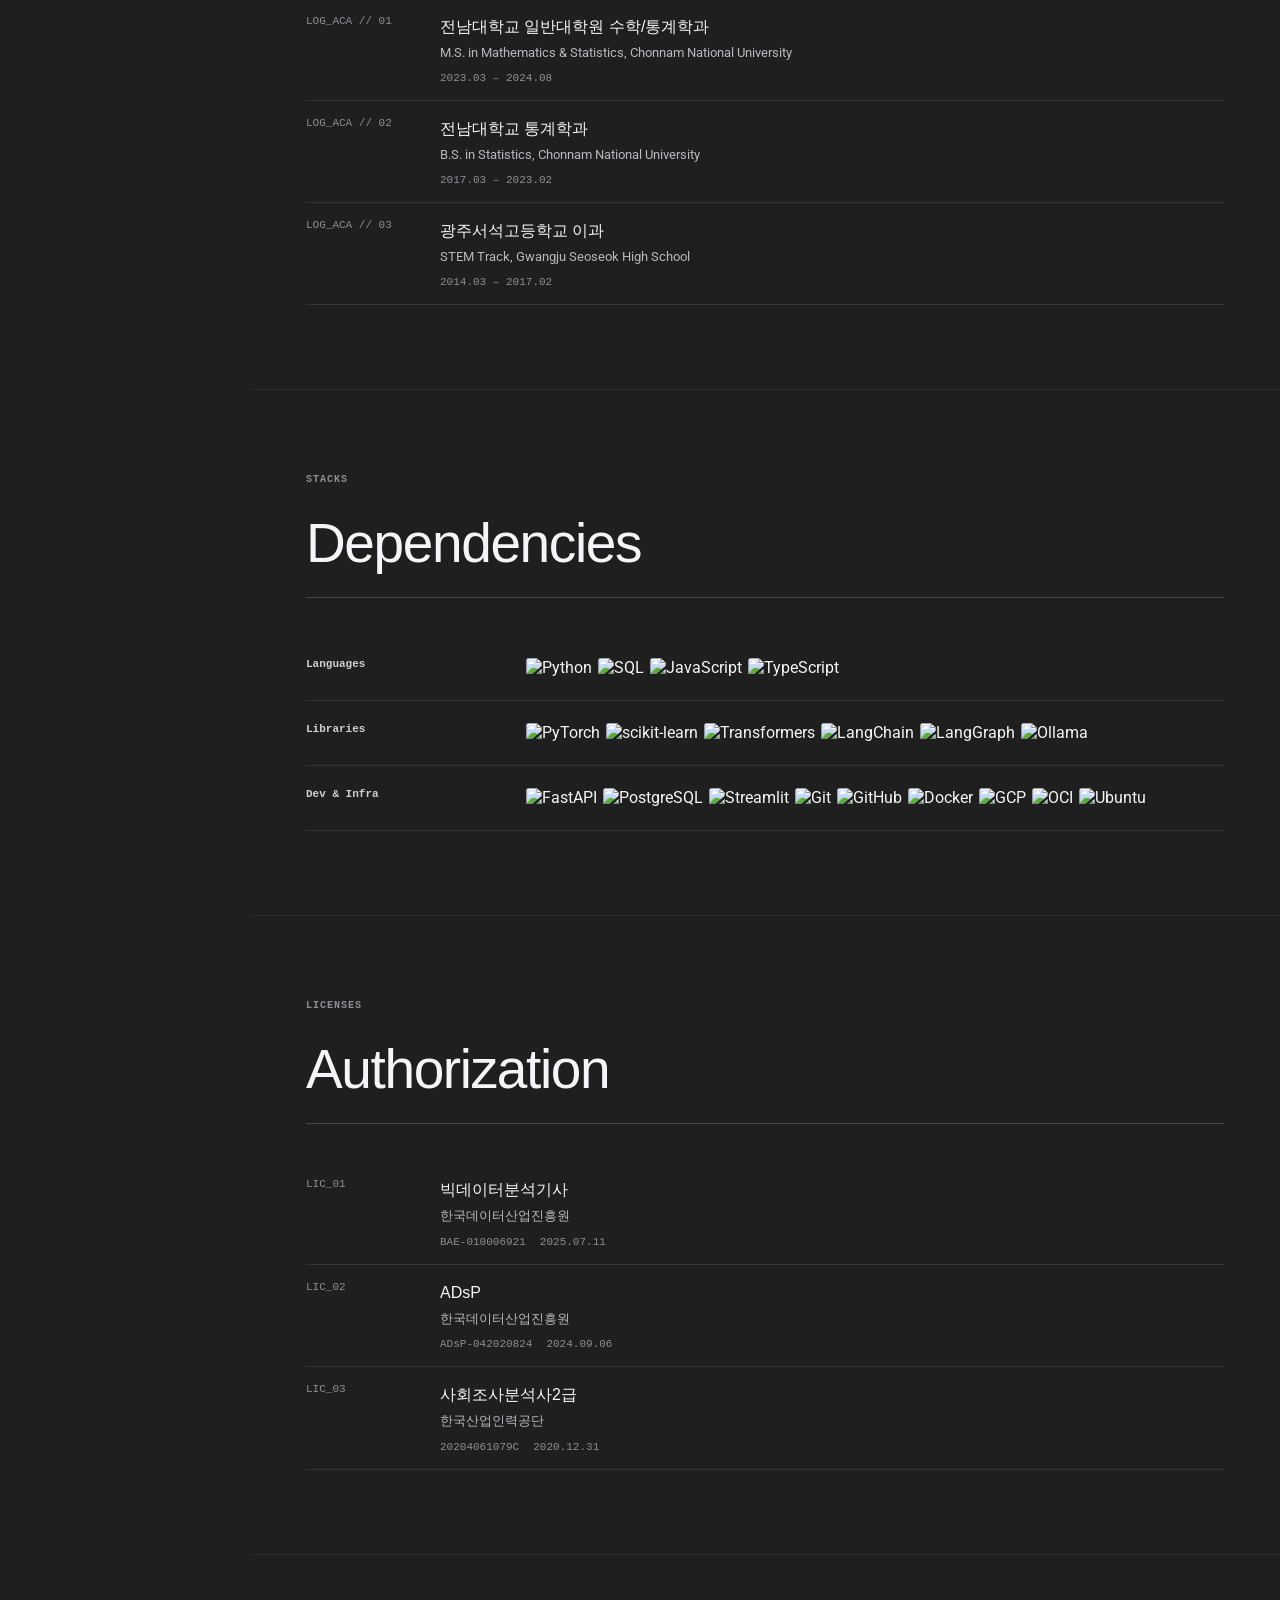
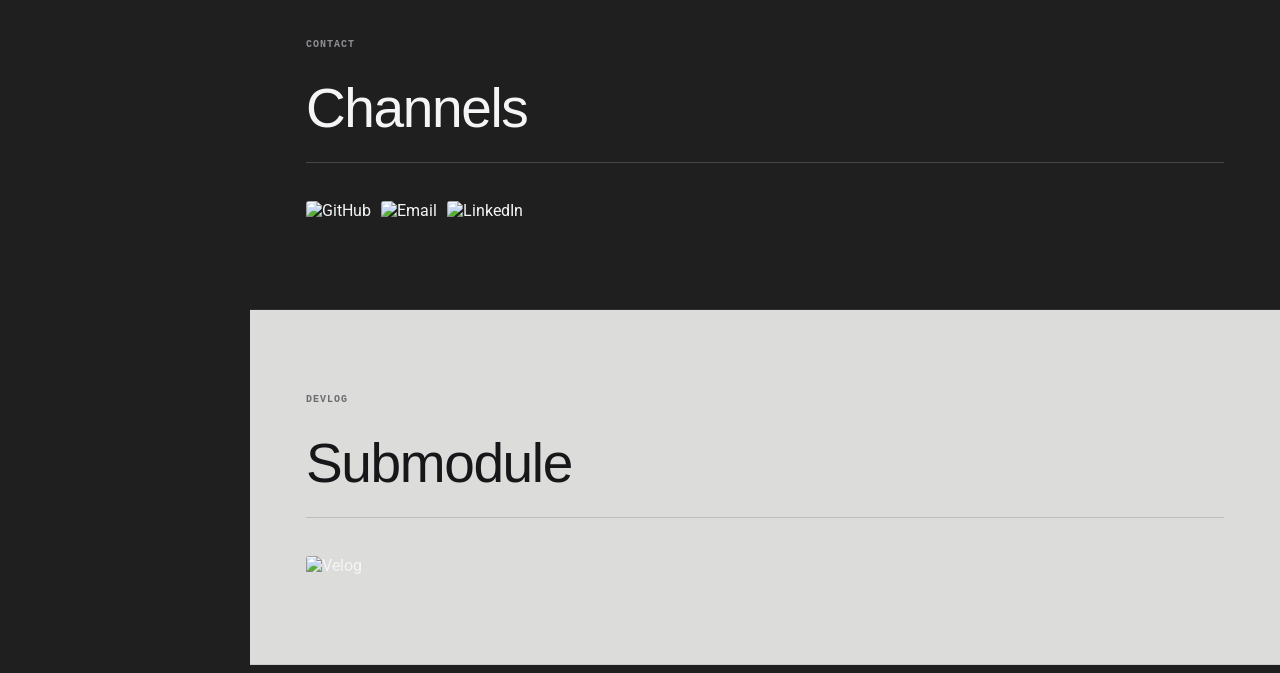
==== commit 0653b653: "포트폴리오 수정" ====
--- a/index.html
+++ b/index.html
@@ -62,10 +62,19 @@
             <div class="hero-meta">
               <p class="hero-role-line"><span class="hl">AI Engineer</span> Based on Statistics</p>
               <p class="hero-description">
-                통계학 기반의 <span class="hl">데이터 분석부터 머신러닝, LLM 기반 서비스 개발, 배포 및 운영</span>까지 수행합니다.
+                통계학 기반의 <span class="hl">데이터 분석부터 머신러닝·딥러닝, LLM 기반 서비스 개발, 배포 및 운영</span>까지 수행합니다.
               </p>
 
-              <p class="hero-stack-comment">/* Statistics · Machine Learning · Deep Learning / LLM · NLP */</p>
+              <dl class="hero-fields">
+                <div class="hero-fields__row hero-fields__row--py">
+                  <dt>FIELD</dt>
+                  <dd>Statistics · DA · ML · DL · NLP · LLM · AI Agent</dd>
+                </div>
+                <div class="hero-fields__row hero-fields__row--sh">
+                  <dt>INFRA</dt>
+                  <dd>Linux · Docker · OCI</dd>
+                </div>
+              </dl>
             </div>
           </div>
 
@@ -132,41 +141,42 @@
 
           <div class="folder-contents" id="folder-data" hidden>
             <p class="repo-empty">/* TBA */</p>
+
+            <hr class="folder-divider">
+
+            <div class="folder-ref">
+              <span class="folder-item__ref">DL-001</span>
+              <a class="folder-ref__title" href="projects/ecg-project.html">Time-Series Data Classification Using Deep Learning</a>
+              <button class="folder-ref__goto" type="button" data-open-folder="ml">→ see ML &amp; DL</button>
+            </div>
           </div>
           <div class="folder-contents" id="folder-ml" hidden>
             <article id="ecg-project" class="folder-item">
               <span class="folder-item__ref">DL-001</span>
               <div class="folder-item__main">
-                <h3><a href="projects/ecg-project.html">Time-Series Deep Learning in Healthcare</a></h3>
-                <p>심전도 데이터를 분석해 심장 질환 위험을 판별하는 딥러닝 모델 연구 논문(SCIE)</p>
-                <div class="project-meta">
-                  <span>PyTorch</span>
-                  <span>1D ResNet</span>
-                  <span>LRP</span>
-                  <span>XAI</span>
-                </div>
-              </div>
-              <div class="project-links">
-                <a href="#">Github</a>
-                <a href="assets/paper.pdf" target="_blank" rel="noreferrer">Paper</a>
+                <h3><a href="projects/ecg-project.html">Time-Series Data Classification Using Deep Learning</a></h3>
+                <p>[SCIE] Identification of Atrial Fibrillation With Single-Lead Mobile ECG During Normal Sinus Rhythm Using Deep Learning</p>
+              </div>
+              <div class="project-meta">
+                <span>PyTorch</span>
+                <span>1D ResNet</span>
+                <span>LRP</span>
+                <span>XAI</span>
               </div>
             </article>
           </div>
           <div class="folder-contents" id="folder-agent" hidden>
             <article id="etf-agent" class="folder-item">
-              <span class="folder-item__ref">AG-001</span>
+              <span class="folder-item__ref">AIA-001</span>
               <div class="folder-item__main">
                 <h3><a href="projects/etf-agent.html">ETF Advisor Agent</a></h3>
                 <p>투자 성향에 맞는 ETF를 찾아 추천해주는 AI 서비스</p>
-                <div class="project-meta">
-                  <span>Python</span>
-                  <span>LLM</span>
-                  <span>RAG</span>
-                  <span>Financial Data</span>
-                </div>
-              </div>
-              <div class="project-links">
-                <a href="#">Github</a>
+              </div>
+              <div class="project-meta">
+                <span>Python</span>
+                <span>LLM</span>
+                <span>RAG</span>
+                <span>Financial Data</span>
               </div>
             </article>
           </div>
@@ -267,6 +277,7 @@
               <img src="https://img.shields.io/badge/GitHub-181717?style=flat-square&logo=github&logoColor=white" alt="GitHub" />
               <img src="https://img.shields.io/badge/Docker-2496ED?style=flat-square&logo=docker&logoColor=white" alt="Docker" />
               <img src="https://img.shields.io/badge/GCP-4285F4?style=flat-square&logo=googlecloud&logoColor=white" alt="GCP" />
+              <img src="https://custom-icon-badges.demolab.com/badge/OCI-F80000?style=flat-square&logo=oracle&logoColor=white" alt="OCI" />
               <img src="https://img.shields.io/badge/Ubuntu-E95420?style=flat-square&logo=ubuntu&logoColor=white" alt="Ubuntu" />
             </div>
           </div>
--- a/style.css
+++ b/style.css
@@ -329,13 +329,35 @@
   white-space: nowrap;
 }
 
-.hero-stack-comment {
-  margin: 10px 0 0;
+.hero-fields {
+  margin: 14px 0 0;
   font-family: ui-monospace, SFMono-Regular, Menlo, Monaco, Consolas, monospace;
   font-size: 13px;
-  font-style: italic;
+  white-space: nowrap;
+}
+
+.hero-fields__row {
+  display: flex;
+  gap: 18px;
+  line-height: 1.9;
+}
+
+.hero-fields dt {
+  width: 52px;
+  color: #77777c;
+  letter-spacing: .08em;
+}
+
+.hero-fields dd {
+  margin: 0;
+}
+
+.hero-fields__row--py dd {
+  color: #d9a0bd;
+}
+
+.hero-fields__row--sh dd {
   color: #8cc2b4;
-  white-space: nowrap;
 }
 
 .hero-keywords {
@@ -807,6 +829,21 @@
   background: #2a2a2c;
 }
 
+.media-photo--natural {
+  aspect-ratio: auto;
+  max-width: 700px;
+  margin: 0 auto;
+  object-fit: contain;
+  background: #fff;
+}
+
+.media-caption {
+  margin: 8px 0 0;
+  font-family: ui-monospace, SFMono-Regular, Menlo, Monaco, Consolas, monospace;
+  font-size: 11px;
+  color: var(--muted-soft);
+}
+
 .media-photo--contain {
   object-fit: contain;
   background: #fff;
@@ -820,7 +857,7 @@
 
 .info-grid {
   display: grid;
-  grid-template-columns: repeat(auto-fit, minmax(160px, 1fr));
+  grid-template-columns: repeat(2, minmax(0, 1fr));
   gap: 1px;
   margin-top: 24px;
   background: var(--line);
@@ -1231,9 +1268,72 @@
   line-height: 1.7;
 }
 
-.folder-item .project-links {
+.folder-item .project-meta {
+  flex-direction: column;
+  align-items: flex-start;
+  align-self: start;
+  gap: 7px;
+  min-width: 120px;
+  padding-top: 6px;
+}
+
+.detail-title-row {
+  display: flex;
+  align-items: flex-start;
+  justify-content: space-between;
+  gap: 24px;
+}
+
+.detail-title-row h2 {
+  min-width: 0;
+}
+
+.project-links--row {
   flex-direction: row;
-  align-self: start;
+  margin-top: 20px;
+}
+
+.folder-divider {
+  margin: 8px 0 0;
+  border: 0;
+  border-top: 1px solid var(--line-dark);
+}
+
+.folder-ref {
+  display: grid;
+  grid-template-columns: 70px minmax(0, 1fr) auto;
+  gap: 20px;
+  align-items: baseline;
+  margin: 12px 0 16px;
+  padding: 16px 18px;
+  border-radius: 6px;
+  background: #2f3237;
+}
+
+.folder-ref__title {
+  font-family: "Pretendard", sans-serif;
+  font-size: 20px;
+  color: #f5f5f7;
+  transition: color .15s ease;
+}
+
+.folder-ref__title:hover {
+  color: var(--accent-strong);
+}
+
+.folder-ref__goto {
+  padding: 0;
+  border: 0;
+  background: none;
+  font-family: ui-monospace, SFMono-Regular, Menlo, Monaco, Consolas, monospace;
+  font-size: 12px;
+  font-style: italic;
+  color: #8cc2b4;
+  cursor: pointer;
+}
+
+.folder-ref__goto:hover {
+  color: var(--accent-strong);
 }
 
 .archive-panel__hint {
@@ -1259,9 +1359,16 @@
     grid-template-columns: repeat(2, minmax(0, 1fr));
   }
 
-  .folder-item {
+  .folder-item,
+  .folder-ref {
     grid-template-columns: 1fr;
     gap: 10px;
+  }
+
+  .folder-item .project-meta {
+    flex-direction: row;
+    flex-wrap: wrap;
+    padding-top: 0;
   }
 }
 
@@ -1270,3 +1377,180 @@
     grid-template-columns: 1fr;
   }
 }
+
+/* Detail page building blocks */
+.kv {
+  margin: 28px 0 0;
+}
+
+.kv__row {
+  display: grid;
+  grid-template-columns: 120px minmax(0, 1fr);
+  gap: 24px;
+  padding: 14px 0;
+  border-top: 1px solid var(--line);
+}
+
+.kv__row:last-child {
+  border-bottom: 1px solid var(--line);
+}
+
+.kv dt {
+  font-family: ui-monospace, SFMono-Regular, Menlo, Monaco, Consolas, monospace;
+  font-size: 12px;
+  letter-spacing: .06em;
+  color: #8f8f94;
+  padding-top: 2px;
+}
+
+.kv dd {
+  margin: 0;
+  color: #e4e4e8;
+  font-size: 15px;
+  line-height: 1.7;
+}
+
+.kv dd a {
+  color: var(--accent-strong);
+}
+
+.bullet-list {
+  margin: 0;
+  padding-left: 20px;
+  color: #e4e4e8;
+  font-size: 15px;
+  line-height: 1.9;
+}
+
+.goal {
+  margin: 28px 0 0;
+  padding: 16px 20px;
+  border: 1px solid var(--line-dark);
+  border-radius: 6px;
+  background: rgba(255, 255, 255, .03);
+  color: #e4e4e8;
+  font-size: 15px;
+  line-height: 1.8;
+}
+
+.flow {
+  display: flex;
+  flex-wrap: wrap;
+  align-items: center;
+  gap: 10px;
+}
+
+.flow__step {
+  display: flex;
+  flex-direction: column;
+  gap: 4px;
+  padding: 10px 14px;
+  border: 1px solid var(--line-dark);
+  border-radius: 6px;
+  background: var(--chrome-2);
+  color: var(--text);
+  font-size: 14px;
+  font-weight: 500;
+}
+
+.flow__step small {
+  font-size: 11px;
+  font-weight: 400;
+  color: var(--muted-soft);
+}
+
+.flow__arrow {
+  color: #77777c;
+}
+
+.table-wrap {
+  overflow-x: auto;
+}
+
+.data-table {
+  width: 100%;
+  border-collapse: collapse;
+  font-size: 15px;
+}
+
+.data-table th,
+.data-table td {
+  padding: 12px 16px;
+  text-align: right;
+  border-bottom: 1px solid var(--line);
+}
+
+.data-table th:first-child,
+.data-table td:first-child {
+  text-align: left;
+}
+
+.data-table th {
+  font-family: ui-monospace, SFMono-Regular, Menlo, Monaco, Consolas, monospace;
+  font-size: 12px;
+  font-weight: 600;
+  letter-spacing: .06em;
+  color: #8f8f94;
+  border-bottom-color: var(--line-dark);
+}
+
+.data-table .is-best td {
+  color: var(--text);
+  font-weight: 600;
+  background: rgba(41, 151, 255, .08);
+}
+
+@media (max-width: 760px) {
+  .kv__row {
+    grid-template-columns: 1fr;
+    gap: 4px;
+  }
+
+  .flow__arrow {
+    display: none;
+  }
+}
+
+/* Detail page: title block, enlarged section labels, subtitles */
+.detail-head {
+  padding: 72px 56px 0;
+  background: var(--main-bg);
+}
+
+.detail-head + .section {
+  padding-top: 40px;
+}
+
+.detail-title {
+  margin: 0;
+  font-family: "Pretendard", sans-serif;
+  font-size: clamp(30px, 3.6vw, 46px);
+  font-weight: 400;
+  line-height: 1.2;
+  letter-spacing: -.02em;
+  color: #f5f5f7;
+}
+
+.detail-sub {
+  margin: 14px 0 0;
+  color: var(--muted);
+  font-size: 16px;
+}
+
+.detail-page .section-header .eyebrow {
+  font-size: 20px;
+  color: #8db4e8;
+}
+
+.section-header > p.section-sub {
+  max-width: none;
+  margin: 0;
+  color: var(--muted);
+  font-size: 16px;
+}
+
+@media (max-width: 560px) {
+  .info-grid {
+    grid-template-columns: 1fr;
+  }
+}
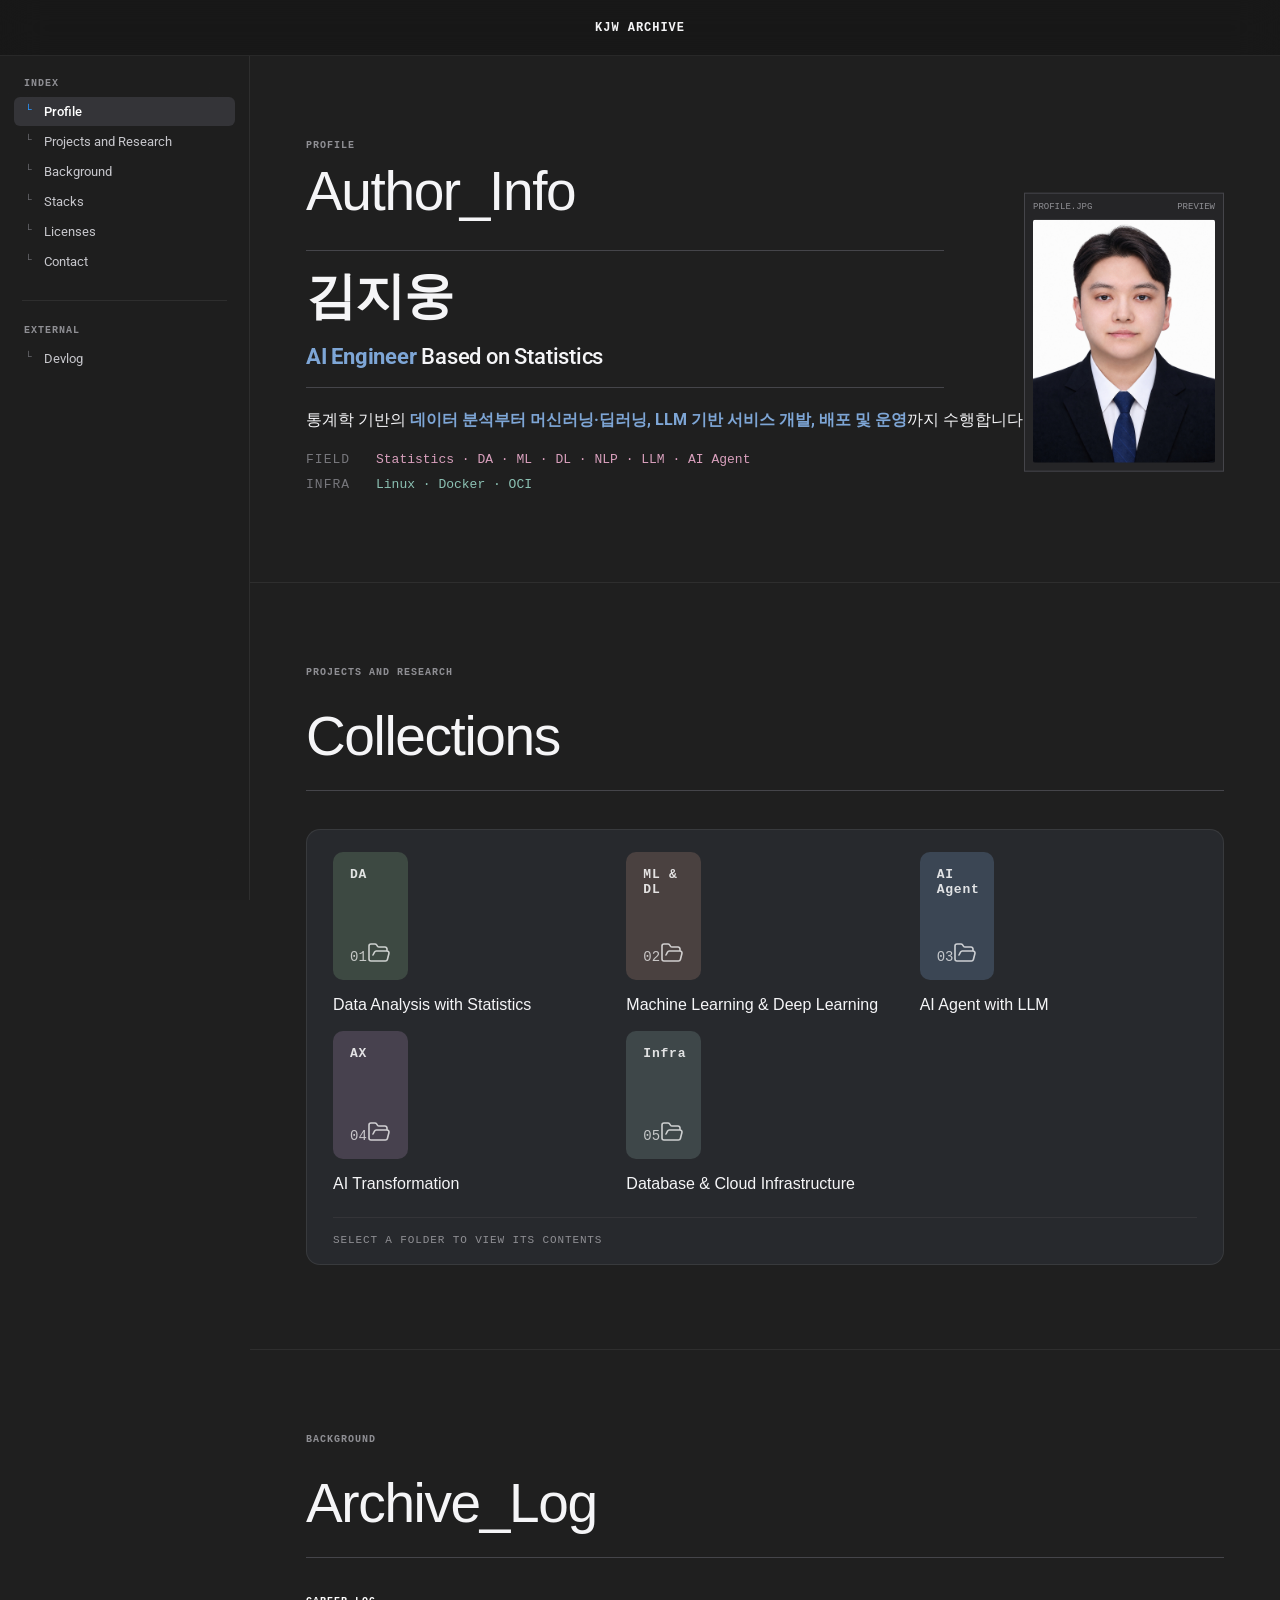
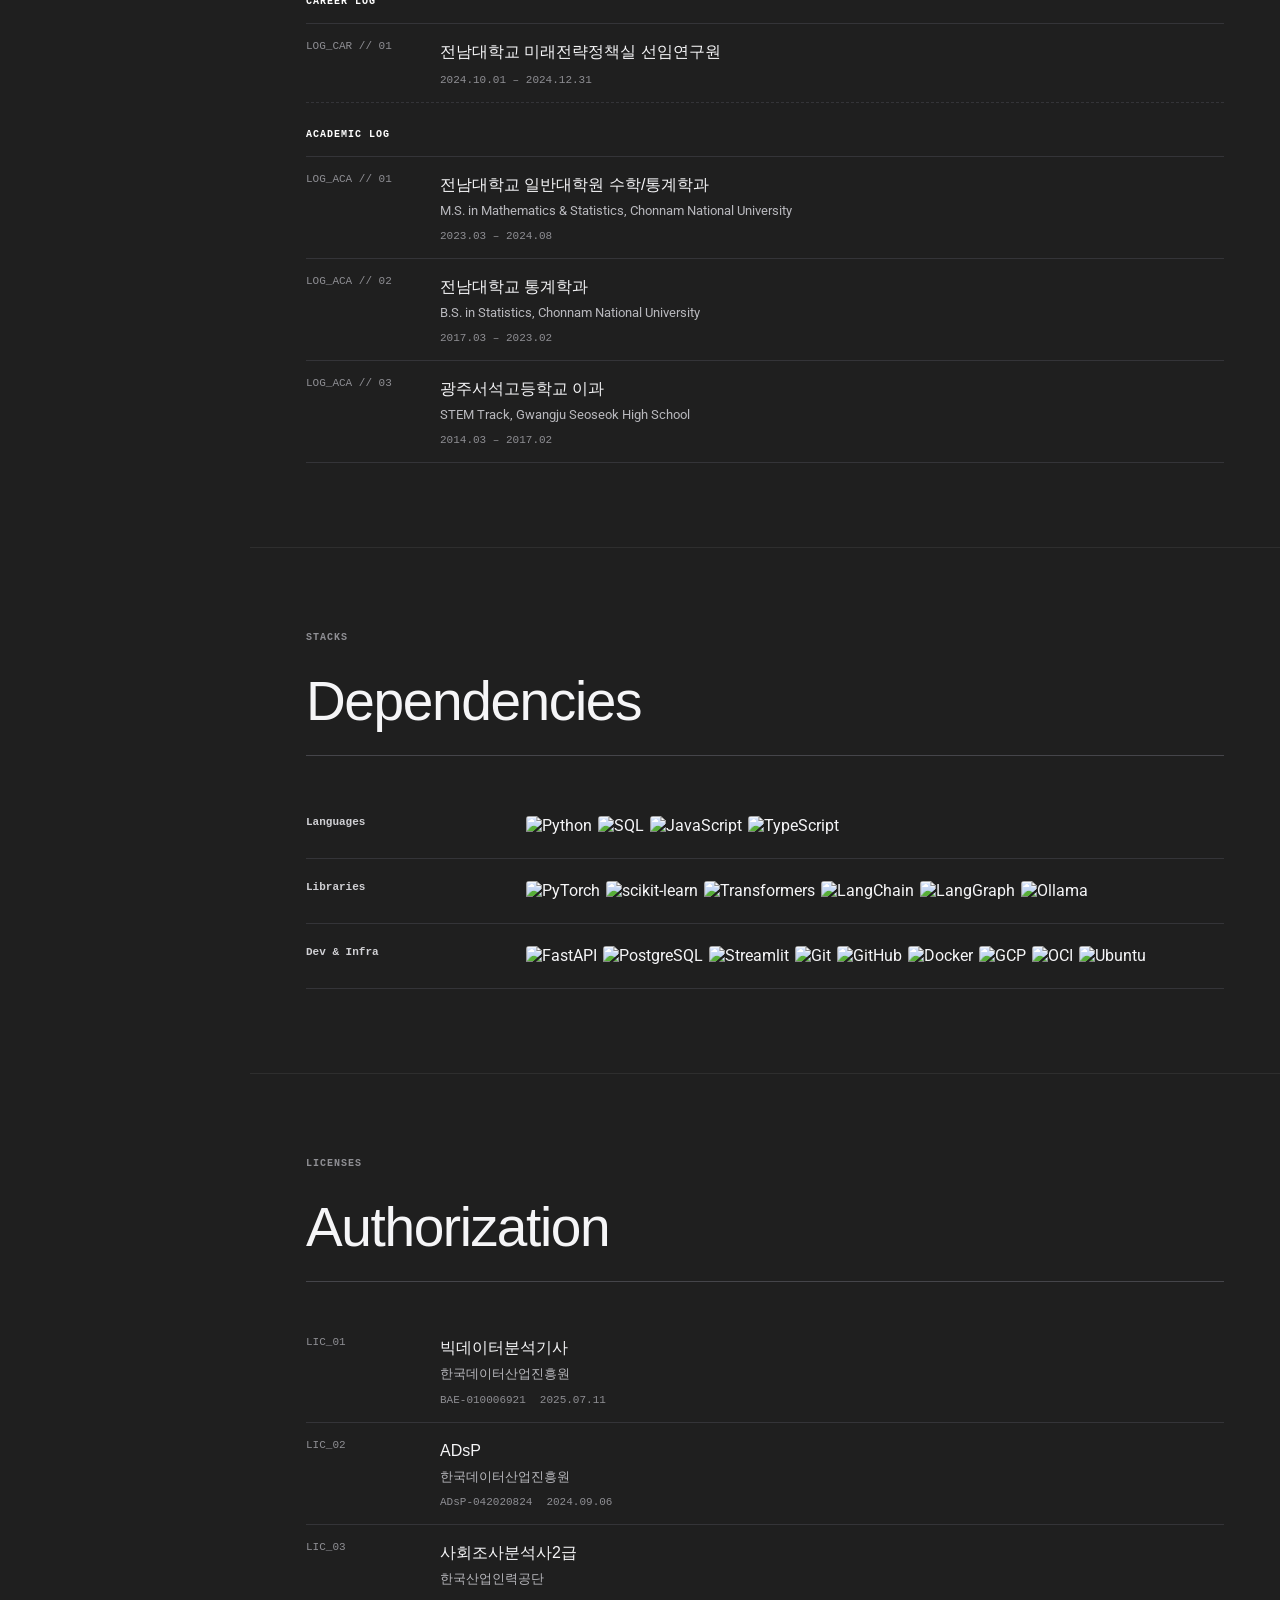
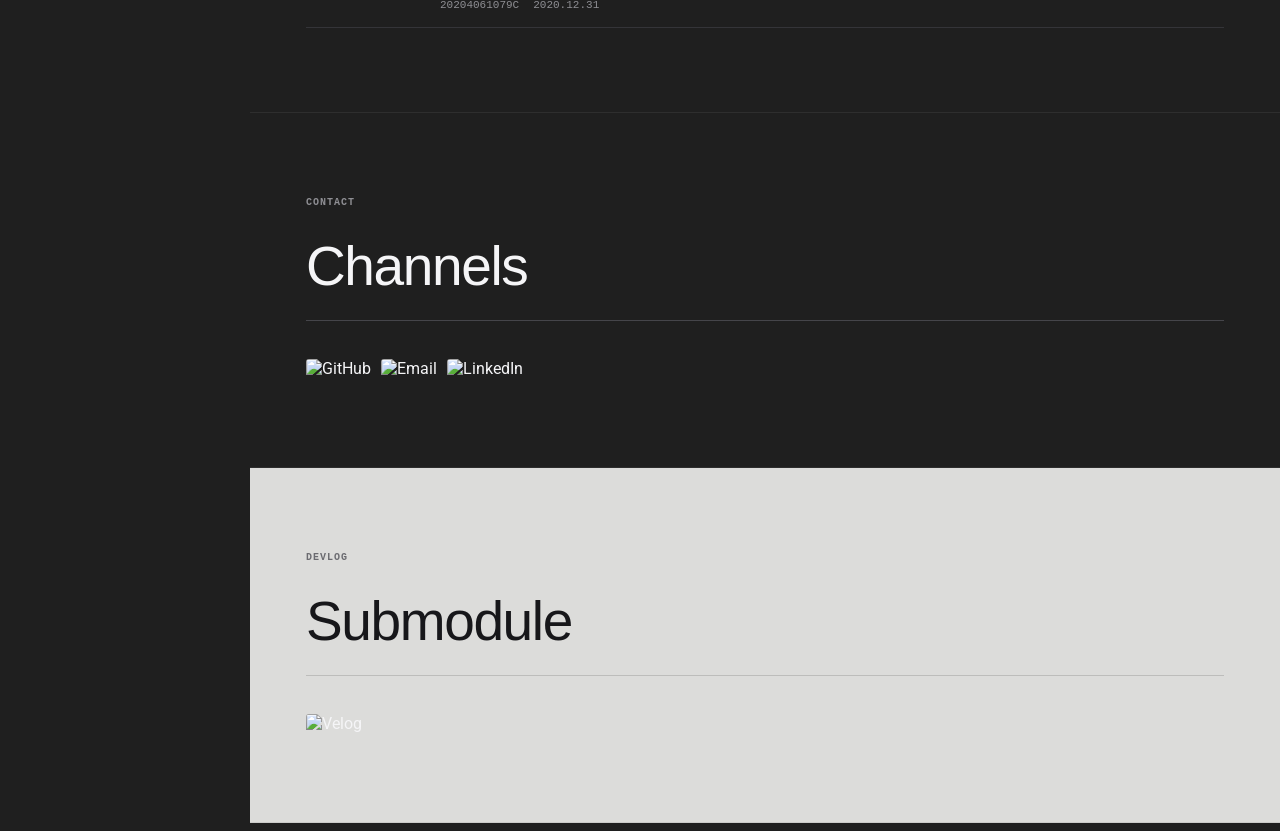
==== commit ae477a1c: "화면 비율 조절" ====
--- a/index.html
+++ b/index.html
@@ -129,16 +129,6 @@
               </span>
               <span class="folder__name">AI Agent with LLM</span>
             </button>
-            <button class="folder folder--mauve" type="button" aria-expanded="false" aria-controls="folder-ax" data-folder="ax">
-              <span class="folder__tile">
-                <span class="folder__tag">AX</span>
-                <span class="folder__no">04</span>
-                <svg class="folder__icon"><use href="#i-folder-open"/></svg>
-              </span>
-              <span class="folder__name">AI Transformation</span>
-            </button>
-          </div>
-
           <div class="folder-contents" id="folder-data" hidden>
             <p class="repo-empty">/* TBA */</p>
 
@@ -180,9 +170,30 @@
               </div>
             </article>
           </div>
+            <button class="folder folder--mauve" type="button" aria-expanded="false" aria-controls="folder-ax" data-folder="ax">
+              <span class="folder__tile">
+                <span class="folder__tag">AX</span>
+                <span class="folder__no">04</span>
+                <svg class="folder__icon"><use href="#i-folder-open"/></svg>
+              </span>
+              <span class="folder__name">AI Transformation</span>
+            </button>
+            <button class="folder folder--steel" type="button" aria-expanded="false" aria-controls="folder-infra" data-folder="infra">
+              <span class="folder__tile">
+                <span class="folder__tag">Infra</span>
+                <span class="folder__no">05</span>
+                <svg class="folder__icon"><use href="#i-folder-open"/></svg>
+              </span>
+              <span class="folder__name">Database &amp; Cloud Infrastructure</span>
+            </button>
           <div class="folder-contents" id="folder-ax" hidden>
             <p class="repo-empty">/* TBA */</p>
           </div>
+          <div class="folder-contents" id="folder-infra" hidden>
+            <p class="repo-empty">/* TBA */</p>
+          </div>
+          </div>
+
 
           <p class="archive-panel__hint">SELECT A FOLDER TO VIEW ITS CONTENTS</p>
         </div>
--- a/style.css
+++ b/style.css
@@ -26,7 +26,7 @@
   --accent: #2997ff;
   --accent-strong: #4aa3ff;
 
-  --content-width: 1180px;
+  --content-width: 1440px;
 }
 
 * {
@@ -219,7 +219,7 @@
   grid-template-columns: minmax(0, 1fr) 200px;
   gap: 0 80px;
   align-items: start;
-  max-width: 960px;
+  max-width: 1100px;
 }
 
 .hero-head {
@@ -1123,7 +1123,7 @@
 
 .folder-grid {
   display: grid;
-  grid-template-columns: repeat(4, minmax(0, 1fr));
+  grid-template-columns: repeat(3, minmax(0, 1fr));
   gap: 16px;
 }
 
@@ -1146,6 +1146,7 @@
 .folder--taupe { --tile: #4a4140; }
 .folder--slate { --tile: #3b4654; }
 .folder--mauve { --tile: #47414e; }
+.folder--steel { --tile: #3e4749; }
 
 .folder__tile {
   position: relative;
@@ -1214,9 +1215,11 @@
 
 
 .folder-contents {
-  margin-top: 22px;
+  grid-column: 1 / -1;
+  margin: 0;
   padding: 6px 0;
   border-top: 1px solid var(--line-dark);
+  border-bottom: 1px solid var(--line-dark);
 }
 
 .folder-contents[hidden] {
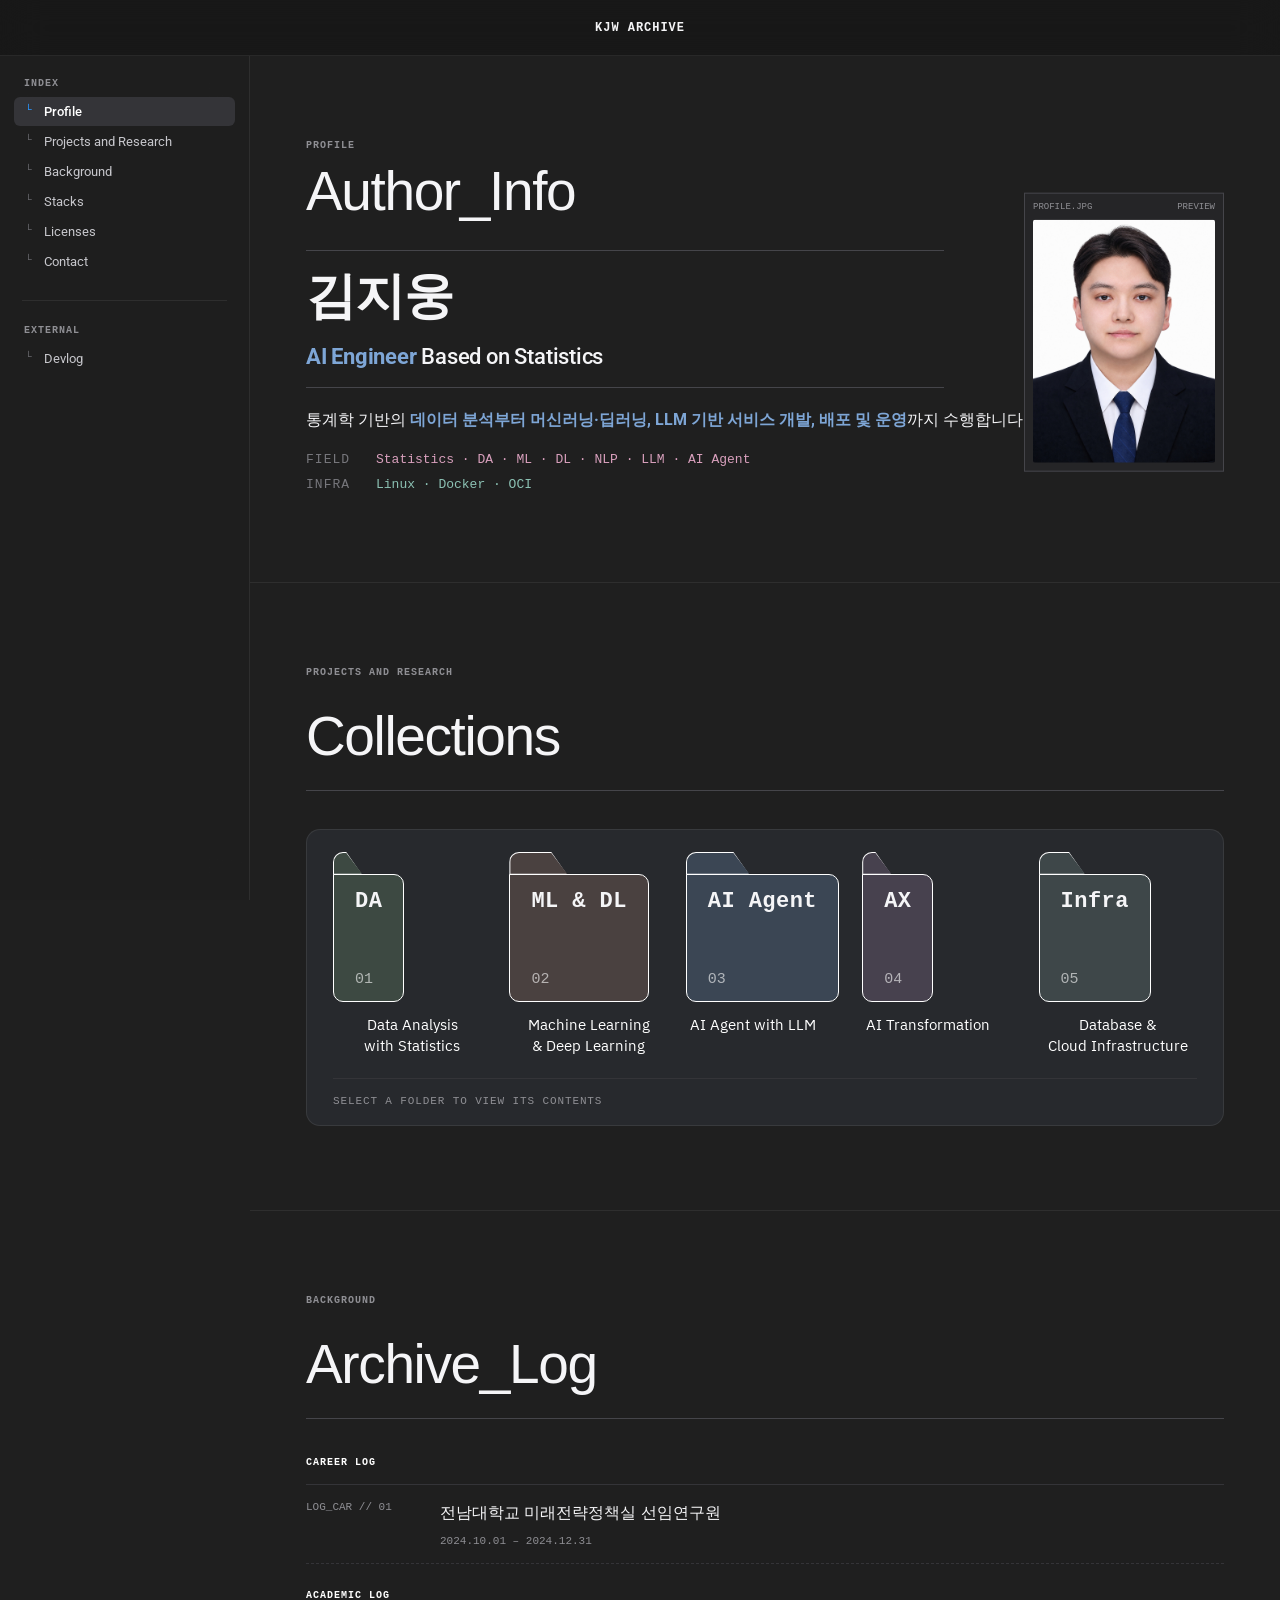
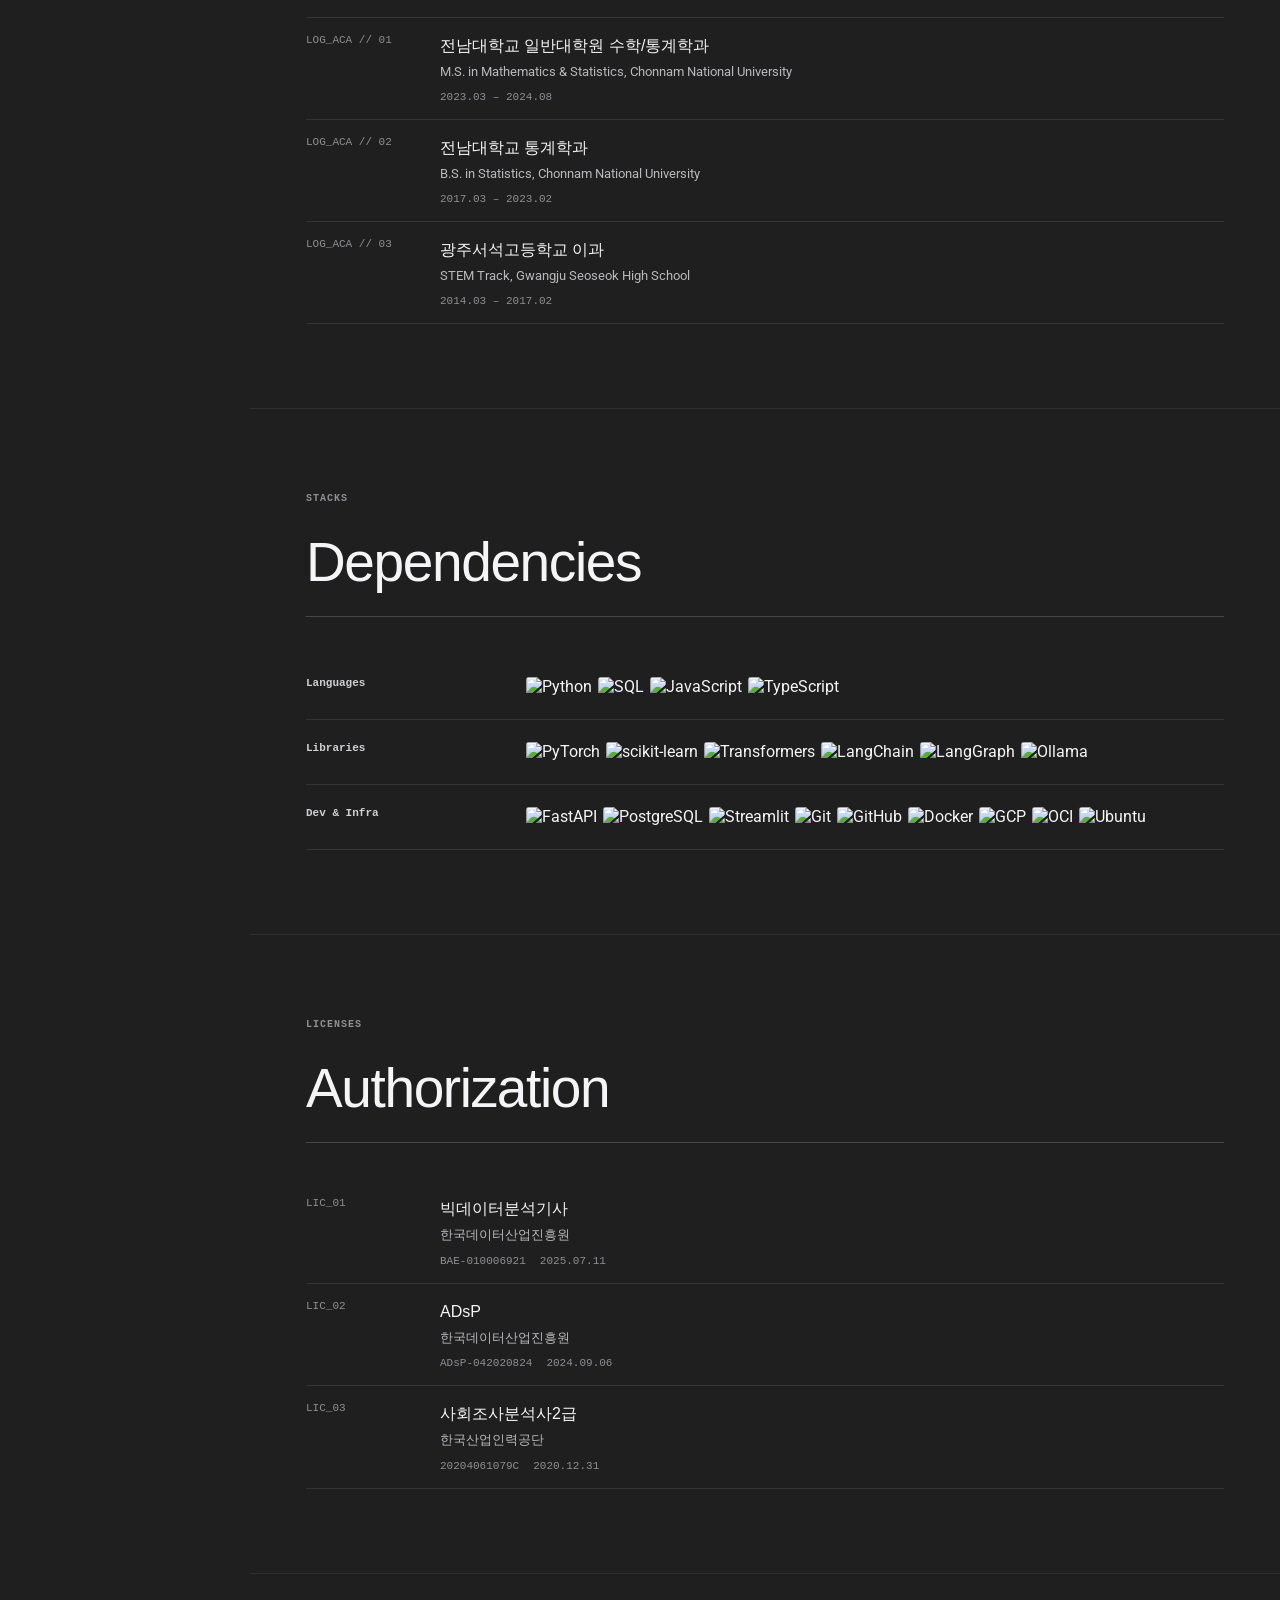
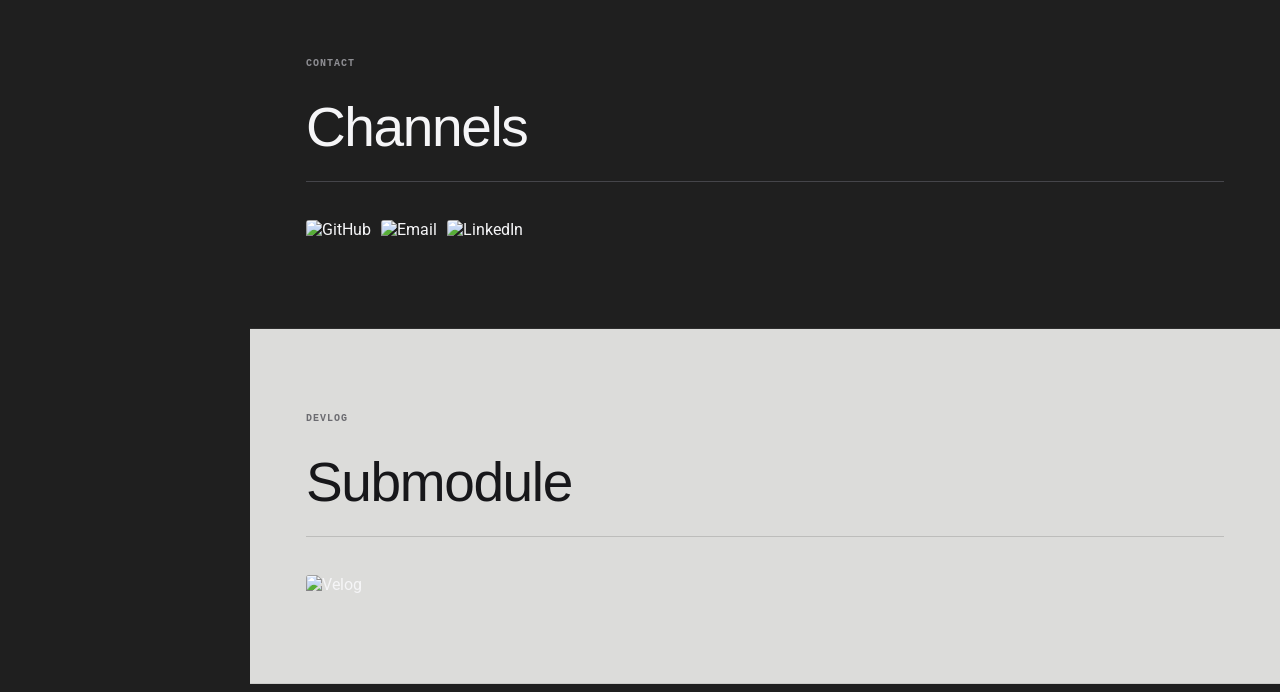
==== commit a94bdf33: "여러개 수정" ====
--- a/index.html
+++ b/index.html
@@ -11,6 +11,7 @@
   <link href="https://fonts.googleapis.com/css2?family=Roboto:wght@300;400;500;700&display=swap" rel="stylesheet">
   <link rel="preconnect" href="https://cdn.jsdelivr.net" crossorigin>
   <link href="https://fonts.googleapis.com/css2?family=Cutive+Mono&display=swap" rel="stylesheet">
+  <link href="https://fonts.googleapis.com/css2?family=IBM+Plex+Mono:wght@400;500&family=IBM+Plex+Sans+KR:wght@400&display=swap" rel="stylesheet">
   <link rel="stylesheet" href="https://cdn.jsdelivr.net/gh/orioncactus/pretendard@v1.3.9/dist/web/static/pretendard.css">
 
   <link rel="stylesheet" href="style.css" />
@@ -98,6 +99,7 @@
           <h2>Collections</h2>
         </div>
 
+
         <svg width="0" height="0" style="position:absolute" aria-hidden="true" focusable="false">
           <symbol id="i-folder-open" viewBox="0 0 24 24"><path d="m6 14 1.5-2.9A2 2 0 0 1 9.24 10H20a2 2 0 0 1 1.94 2.5l-1.54 6a2 2 0 0 1-1.95 1.5H4a2 2 0 0 1-2-2V5a2 2 0 0 1 2-2h3.9a2 2 0 0 1 1.69.9l.81 1.2a2 2 0 0 0 1.67.9H18a2 2 0 0 1 2 2v2"/></symbol>
         </svg>
@@ -107,90 +109,108 @@
           <div class="folder-grid">
             <button class="folder folder--sage" type="button" aria-expanded="false" aria-controls="folder-data" data-folder="data">
               <span class="folder__tile">
+                <span class="folder__shape" aria-hidden="true"></span>
                 <span class="folder__tag">DA</span>
                 <span class="folder__no">01</span>
-                <svg class="folder__icon"><use href="#i-folder-open"/></svg>
               </span>
               <span class="folder__name">Data Analysis with Statistics</span>
             </button>
             <button class="folder folder--taupe" type="button" aria-expanded="false" aria-controls="folder-ml" data-folder="ml">
               <span class="folder__tile">
+                <span class="folder__shape" aria-hidden="true"></span>
                 <span class="folder__tag">ML &amp; DL</span>
                 <span class="folder__no">02</span>
-                <svg class="folder__icon"><use href="#i-folder-open"/></svg>
               </span>
               <span class="folder__name">Machine Learning & Deep Learning</span>
             </button>
             <button class="folder folder--slate" type="button" aria-expanded="false" aria-controls="folder-agent" data-folder="agent">
               <span class="folder__tile">
+                <span class="folder__shape" aria-hidden="true"></span>
                 <span class="folder__tag">AI Agent</span>
                 <span class="folder__no">03</span>
-                <svg class="folder__icon"><use href="#i-folder-open"/></svg>
               </span>
               <span class="folder__name">AI Agent with LLM</span>
             </button>
-          <div class="folder-contents" id="folder-data" hidden>
-            <p class="repo-empty">/* TBA */</p>
-
-            <hr class="folder-divider">
-
-            <div class="folder-ref">
-              <span class="folder-item__ref">DL-001</span>
-              <a class="folder-ref__title" href="projects/ecg-project.html">Time-Series Data Classification Using Deep Learning</a>
-              <button class="folder-ref__goto" type="button" data-open-folder="ml">→ see ML &amp; DL</button>
-            </div>
-          </div>
-          <div class="folder-contents" id="folder-ml" hidden>
-            <article id="ecg-project" class="folder-item">
-              <span class="folder-item__ref">DL-001</span>
-              <div class="folder-item__main">
-                <h3><a href="projects/ecg-project.html">Time-Series Data Classification Using Deep Learning</a></h3>
-                <p>[SCIE] Identification of Atrial Fibrillation With Single-Lead Mobile ECG During Normal Sinus Rhythm Using Deep Learning</p>
-              </div>
-              <div class="project-meta">
-                <span>PyTorch</span>
-                <span>1D ResNet</span>
-                <span>LRP</span>
-                <span>XAI</span>
-              </div>
-            </article>
-          </div>
-          <div class="folder-contents" id="folder-agent" hidden>
-            <article id="etf-agent" class="folder-item">
-              <span class="folder-item__ref">AIA-001</span>
-              <div class="folder-item__main">
-                <h3><a href="projects/etf-agent.html">ETF Advisor Agent</a></h3>
-                <p>투자 성향에 맞는 ETF를 찾아 추천해주는 AI 서비스</p>
-              </div>
-              <div class="project-meta">
-                <span>Python</span>
-                <span>LLM</span>
-                <span>RAG</span>
-                <span>Financial Data</span>
-              </div>
-            </article>
-          </div>
             <button class="folder folder--mauve" type="button" aria-expanded="false" aria-controls="folder-ax" data-folder="ax">
               <span class="folder__tile">
+                <span class="folder__shape" aria-hidden="true"></span>
                 <span class="folder__tag">AX</span>
                 <span class="folder__no">04</span>
-                <svg class="folder__icon"><use href="#i-folder-open"/></svg>
               </span>
               <span class="folder__name">AI Transformation</span>
             </button>
             <button class="folder folder--steel" type="button" aria-expanded="false" aria-controls="folder-infra" data-folder="infra">
               <span class="folder__tile">
+                <span class="folder__shape" aria-hidden="true"></span>
                 <span class="folder__tag">Infra</span>
                 <span class="folder__no">05</span>
-                <svg class="folder__icon"><use href="#i-folder-open"/></svg>
               </span>
               <span class="folder__name">Database &amp; Cloud Infrastructure</span>
             </button>
+          <div class="folder-contents" id="folder-data" hidden>
+            <div class="folder-contents__bar">
+              <span class="folder-contents__path"><svg aria-hidden="true"><use href="#i-folder-open"/></svg>ARCHIVE / DA /</span>
+              <span>01 ITEM</span>
+            </div>
+            <p class="repo-empty">/* TBA */</p>
+
+            <hr class="folder-divider">
+
+            <article class="folder-item folder-item--ref">
+              <span class="folder-item__doc folder-item__doc--ref" aria-hidden="true">DL-001</span>
+              <div class="folder-item__main">
+                <h3><a href="projects/ecg-project.html">Time-Series Data Classification Using Deep Learning</a></h3>
+                <p>[SCIE] Identification of Atrial Fibrillation With Single-Lead Mobile ECG During Normal Sinus Rhythm Using Deep Learning</p>
+                <p class="folder-item__tags">PyTorch / 1D ResNet / LRP / XAI</p>
+              </div>
+            </article>
+            <p class="folder-contents__end">End of directory</p>
+          </div>
+          <div class="folder-contents" id="folder-ml" hidden>
+            <div class="folder-contents__bar">
+              <span class="folder-contents__path"><svg aria-hidden="true"><use href="#i-folder-open"/></svg>ARCHIVE / ML &amp; DL /</span>
+              <span>01 ITEM</span>
+            </div>
+            <article id="ecg-project" class="folder-item">
+              <span class="folder-item__doc" aria-hidden="true">DL-001</span>
+              <div class="folder-item__main">
+                <h3><a href="projects/ecg-project.html">Time-Series Data Classification Using Deep Learning</a></h3>
+                <p>[SCIE] Identification of Atrial Fibrillation With Single-Lead Mobile ECG During Normal Sinus Rhythm Using Deep Learning</p>
+                <p class="folder-item__tags">PyTorch / 1D ResNet / LRP / XAI</p>
+              </div>
+            </article>
+            <p class="folder-contents__end">End of directory</p>
+          </div>
+          <div class="folder-contents" id="folder-agent" hidden>
+            <div class="folder-contents__bar">
+              <span class="folder-contents__path"><svg aria-hidden="true"><use href="#i-folder-open"/></svg>ARCHIVE / AI AGENT /</span>
+              <span>01 ITEM</span>
+            </div>
+            <article id="etf-agent" class="folder-item">
+              <span class="folder-item__doc" aria-hidden="true">AIA-001</span>
+              <div class="folder-item__main">
+                <h3><a href="projects/etf-agent.html">ETF Advisor Agent</a></h3>
+                <p>투자 성향에 맞는 ETF를 찾아 추천해주는 AI 서비스</p>
+                <p class="folder-item__tags">Python / LLM / RAG / Financial Data</p>
+              </div>
+            </article>
+            <p class="folder-contents__end">End of directory</p>
+          </div>
           <div class="folder-contents" id="folder-ax" hidden>
+            <div class="folder-contents__bar">
+              <span class="folder-contents__path"><svg aria-hidden="true"><use href="#i-folder-open"/></svg>ARCHIVE / AX /</span>
+              <span>00 ITEMS</span>
+            </div>
             <p class="repo-empty">/* TBA */</p>
+            <p class="folder-contents__end">End of directory</p>
           </div>
           <div class="folder-contents" id="folder-infra" hidden>
+            <div class="folder-contents__bar">
+              <span class="folder-contents__path"><svg aria-hidden="true"><use href="#i-folder-open"/></svg>ARCHIVE / INFRA /</span>
+              <span>00 ITEMS</span>
+            </div>
             <p class="repo-empty">/* TBA */</p>
+            <p class="folder-contents__end">End of directory</p>
           </div>
           </div>
 
--- a/style.css
+++ b/style.css
@@ -1123,22 +1123,23 @@
 
 .folder-grid {
   display: grid;
-  grid-template-columns: repeat(3, minmax(0, 1fr));
-  gap: 16px;
+  grid-template-columns: repeat(5, minmax(0, 1fr));
+  gap: 18px;
 }
 
 .folder {
   --tile: #3d4942;
+  --tab: 22px;
   min-width: 0;
   display: flex;
   flex-direction: column;
-  gap: 4px;
+  gap: 0;
   padding: 0;
   border: 0;
   background: none;
   color: inherit;
   font: inherit;
-  text-align: left;
+  text-align: center;
   cursor: pointer;
 }
 
@@ -1151,35 +1152,98 @@
 .folder__tile {
   position: relative;
   display: flex;
-  align-items: flex-end;
+  flex-direction: column;
+  align-items: flex-start;
   justify-content: space-between;
-  height: 128px;
-  margin-bottom: 10px;
-  padding: 14px 16px;
-  border: 1px solid transparent;
-  border-radius: 10px;
+  gap: 14px;
+  height: 150px;
+  padding: calc(var(--tab) + 16px) 22px 14px;
+}
+
+/* folder silhouette: body + tab, each drawn with a real 1px edge */
+.folder {
+  --edge: #fff;
+}
+
+.folder[aria-expanded="true"] {
+  --edge: #b9cdee;
+}
+
+.folder__shape {
+  position: absolute;
+  inset: var(--tab) 0 0 0;
+  box-sizing: border-box;
+  border: 1px solid var(--edge);
+  border-radius: 0 10px 10px 10px;
   background: var(--tile);
-  transition: filter .15s ease, border-color .15s ease;
+  transition: filter .15s ease;
+}
+
+.folder__shape::before,
+.folder__shape::after {
+  content: "";
+  position: absolute;
+  clip-path: polygon(0 0, calc(100% - 16px) 0, 100% 100%, 0 100%);
+}
+
+/* tab outline */
+.folder__shape::before {
+  left: -1px;
+  top: calc(var(--tab) * -1 - 1px);
+  width: 42%;
+  height: calc(var(--tab) + 1px);
+  background: var(--edge);
+  border-radius: 10px 10px 0 0;
+}
+
+/* tab fill */
+.folder__shape::after {
+  left: 0;
+  top: calc(var(--tab) * -1);
+  width: calc(42% - 1px);
+  height: calc(var(--tab) - 1px);
+  background: var(--tile);
+  border-radius: 9px 9px 0 0;
+}
+
+.folder__tag,
+.folder__no {
+  position: relative;
+  font-family: ui-monospace, SFMono-Regular, Menlo, Monaco, Consolas, monospace;
 }
 
 .folder__tag {
+  font-size: 22px;
+  font-weight: 700;
+  line-height: 1.1;
+  letter-spacing: .02em;
+  color: #f5f5f7;
+  text-align: left;
+  overflow-wrap: anywhere;
+}
+
+.folder__no {
+  font-size: 15px;
+  color: rgba(255, 255, 255, .6);
+}
+
+.folder:hover .folder__shape {
+  filter: brightness(1.15);
+}
+
+.folder[aria-expanded="true"] .folder__shape {
+  filter: brightness(1.15);
+}
+
+.folder[aria-expanded="true"] .folder__tile::after {
+  content: "";
   position: absolute;
-  top: 14px;
-  left: 16px;
-  font-family: ui-monospace, SFMono-Regular, Menlo, Monaco, Consolas, monospace;
-  font-size: 13px;
-  font-weight: 600;
-  letter-spacing: .06em;
-  color: rgba(255, 255, 255, .85);
-}
-
-.folder:hover .folder__tile {
-  filter: brightness(1.15);
-}
-
-.folder[aria-expanded="true"] .folder__tile {
-  border-color: var(--accent);
-  filter: brightness(1.15);
+  right: 16px;
+  bottom: 14px;
+  width: 9px;
+  height: 9px;
+  border-radius: 50%;
+  background: #b9cdee;
 }
 
 .folder:focus-visible .folder__tile {
@@ -1187,72 +1251,144 @@
   outline-offset: 3px;
 }
 
-.folder__no {
+.folder__name {
+  margin-top: 12px;
+  padding: 0 4px;
+  font-family: "IBM Plex Sans KR", "Pretendard", sans-serif;
+  font-size: 15px;
+  font-weight: 400;
+  line-height: 1.4;
+  color: #fff;
+  text-wrap: balance;
+  overflow-wrap: anywhere;
+}
+
+.folder:hover .folder__name,
+.folder[aria-expanded="true"] .folder__name {
+  color: #f5f5f7;
+}
+
+
+.folder-contents {
+  grid-column: 1 / -1;
+  margin: 8px 0 0;
+  padding: 0;
+}
+
+.folder-contents[hidden] {
+  display: none;
+}
+
+.folder-contents__bar,
+.folder-contents__end {
   font-family: ui-monospace, SFMono-Regular, Menlo, Monaco, Consolas, monospace;
+  letter-spacing: .06em;
+  text-transform: uppercase;
+  color: #b4b7be;
+}
+
+.folder-contents__bar {
+  display: flex;
+  align-items: center;
+  justify-content: space-between;
+  gap: 16px;
+  padding: 18px 0 16px;
+  border-bottom: 1px solid var(--line-dark);
   font-size: 14px;
-  color: rgba(255, 255, 255, .7);
-}
-
-.folder__icon {
-  width: 24px;
-  height: 24px;
+}
+
+.folder-contents__path {
+  display: inline-flex;
+  align-items: center;
+  gap: 10px;
+}
+
+.folder-contents__path svg {
+  width: 22px;
+  height: 22px;
   fill: none;
-  stroke: rgba(255, 255, 255, .75);
+  stroke: currentColor;
   stroke-width: 1.6;
   stroke-linecap: round;
   stroke-linejoin: round;
 }
 
-.folder__name {
-  font-family: "Pretendard", sans-serif;
-  font-size: 16px;
-  font-weight: 500;
-  line-height: 1.35;
-  color: #f5f5f7;
-  text-wrap: balance;
-  overflow-wrap: anywhere;
-}
-
-
-.folder-contents {
-  grid-column: 1 / -1;
-  margin: 0;
-  padding: 6px 0;
+.folder-contents__end {
+  margin: 0;
+  padding: 16px 0 2px;
   border-top: 1px solid var(--line-dark);
-  border-bottom: 1px solid var(--line-dark);
-}
-
-.folder-contents[hidden] {
-  display: none;
+  font-size: 13px;
 }
 
 .folder-contents .repo-empty {
-  padding: 18px 0 10px;
+  padding: 22px 0 22px;
 }
 
 .folder-item {
+  position: relative;
   display: grid;
-  grid-template-columns: 70px minmax(0, 1fr) auto;
-  gap: 20px;
+  grid-template-columns: 56px minmax(0, 1fr) 20px;
+  gap: 24px;
+  align-items: center;
   padding: 22px 0;
 }
 
 .folder-item + .folder-item {
-  border-top: 1px solid var(--line);
-}
-
-.folder-item__ref {
-  padding-top: 6px;
+  border-top: 1px solid var(--line-dark);
+}
+
+/* document icon */
+.folder-item__doc {
+  position: relative;
+  display: flex;
+  align-items: flex-end;
+  justify-content: center;
+  width: 56px;
+  height: 72px;
+  padding-bottom: 8px;
+  background: #3b4654;
+  clip-path: polygon(0 0, calc(100% - 18px) 0, 100% 18px, 100% 100%, 0 100%);
   font-family: ui-monospace, SFMono-Regular, Menlo, Monaco, Consolas, monospace;
-  font-size: 11px;
-  color: #77777c;
+  font-size: 9.5px;
+  letter-spacing: .02em;
+  color: rgba(255, 255, 255, .75);
+}
+
+.folder-item__doc::before {
+  content: "";
+  position: absolute;
+  top: 26px;
+  left: 10px;
+  right: 10px;
+  height: 20px;
+  background: repeating-linear-gradient(to bottom, rgba(255, 255, 255, .3) 0 1px, transparent 1px 7px);
+}
+
+.folder-item__doc::after {
+  content: "";
+  position: absolute;
+  top: 0;
+  right: 0;
+  width: 18px;
+  height: 18px;
+  background: #566275;
+  clip-path: polygon(0 0, 100% 100%, 0 100%);
+}
+
+/* sub-project variant: brown document */
+.folder-item__doc--ref {
+  background: #5a4b45;
+}
+
+.folder-item__doc--ref::after {
+  background: #75655d;
 }
 
 .folder-item__main h3 {
   margin: 0 0 8px;
-  font-family: "Pretendard", sans-serif;
-  font-size: 24px;
-  font-weight: 400;
+  font-family: "IBM Plex Mono", ui-monospace, monospace;
+  font-size: 22px;
+  font-weight: 500;
   color: #f5f5f7;
 }
 
@@ -1260,24 +1396,46 @@
   transition: color .15s ease;
 }
 
-.folder-item__main h3 a:hover {
+/* whole row is the link */
+.folder-item__main h3 a::after {
+  content: "";
+  position: absolute;
+  inset: 0;
+}
+
+.folder-item:hover .folder-item__main h3 a {
   color: var(--accent-strong);
 }
 
 .folder-item__main p {
-  margin: 0 0 10px;
-  color: var(--muted);
-  font-size: 14px;
-  line-height: 1.7;
-}
-
-.folder-item .project-meta {
-  flex-direction: column;
-  align-items: flex-start;
-  align-self: start;
-  gap: 7px;
-  min-width: 120px;
-  padding-top: 6px;
+  margin: 0 0 8px;
+  font-family: "IBM Plex Sans KR", "Pretendard", sans-serif;
+  font-weight: 400;
+  color: #b4b7be;
+  font-size: 16px;
+  line-height: 1.6;
+}
+
+.folder-item__main .folder-item__tags {
+  margin: 0;
+  font-family: "IBM Plex Mono", ui-monospace, monospace;
+  font-size: 15px;
+  color: #7f8ba0;
+}
+
+.folder-item::after {
+  content: "";
+  width: 9px;
+  height: 9px;
+  border-top: 1.6px solid #b4b7be;
+  border-right: 1.6px solid #b4b7be;
+  transform: rotate(45deg);
+  justify-self: end;
+  transition: transform .15s ease;
+}
+
+.folder-item:hover::after {
+  transform: translateX(3px) rotate(45deg);
 }
 
 .detail-title-row {
@@ -1297,7 +1455,7 @@
 }
 
 .folder-divider {
-  margin: 8px 0 0;
+  margin: 0;
   border: 0;
   border-top: 1px solid var(--line-dark);
 }
@@ -1359,25 +1517,18 @@
 
 @media (max-width: 1100px) {
   .folder-grid {
-    grid-template-columns: repeat(2, minmax(0, 1fr));
-  }
-
-  .folder-item,
+    grid-template-columns: repeat(3, minmax(0, 1fr));
+  }
+
   .folder-ref {
     grid-template-columns: 1fr;
     gap: 10px;
   }
-
-  .folder-item .project-meta {
-    flex-direction: row;
-    flex-wrap: wrap;
-    padding-top: 0;
-  }
 }
 
 @media (max-width: 560px) {
   .folder-grid {
-    grid-template-columns: 1fr;
+    grid-template-columns: repeat(2, minmax(0, 1fr));
   }
 }
 
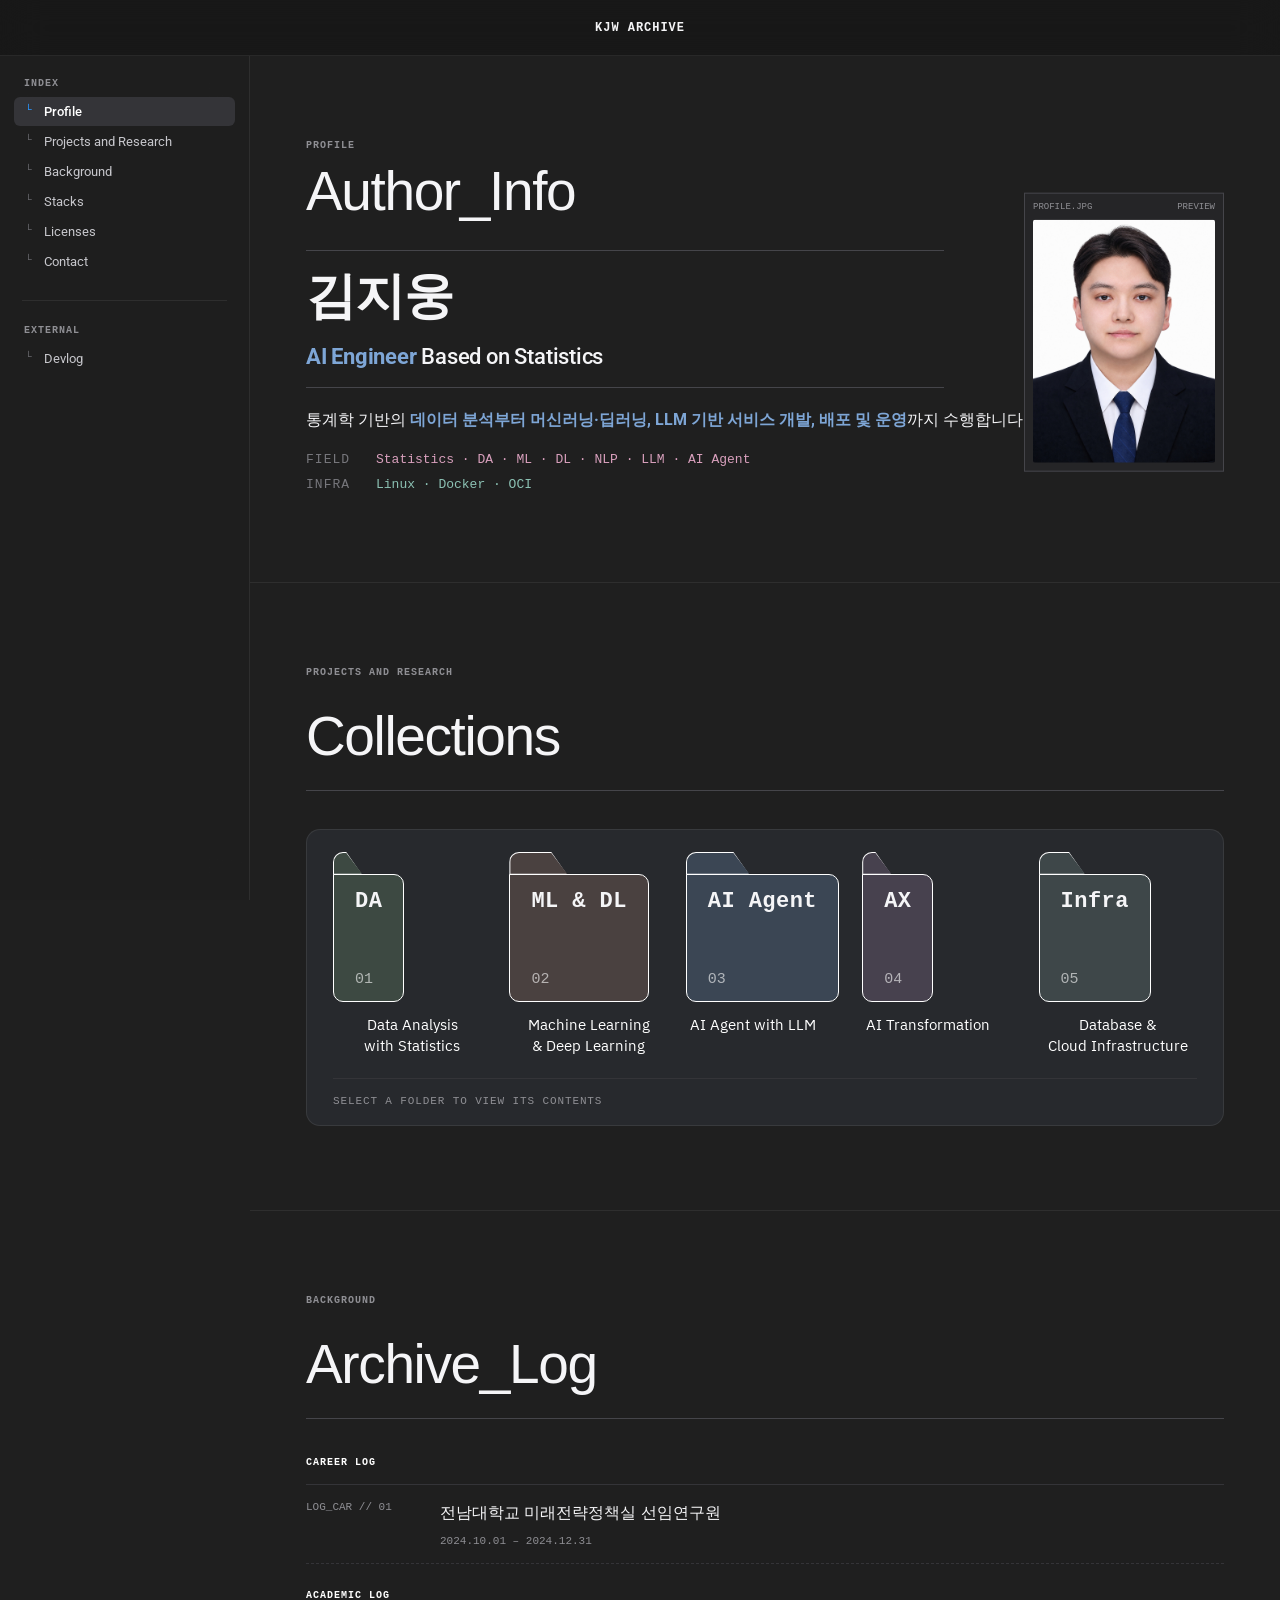
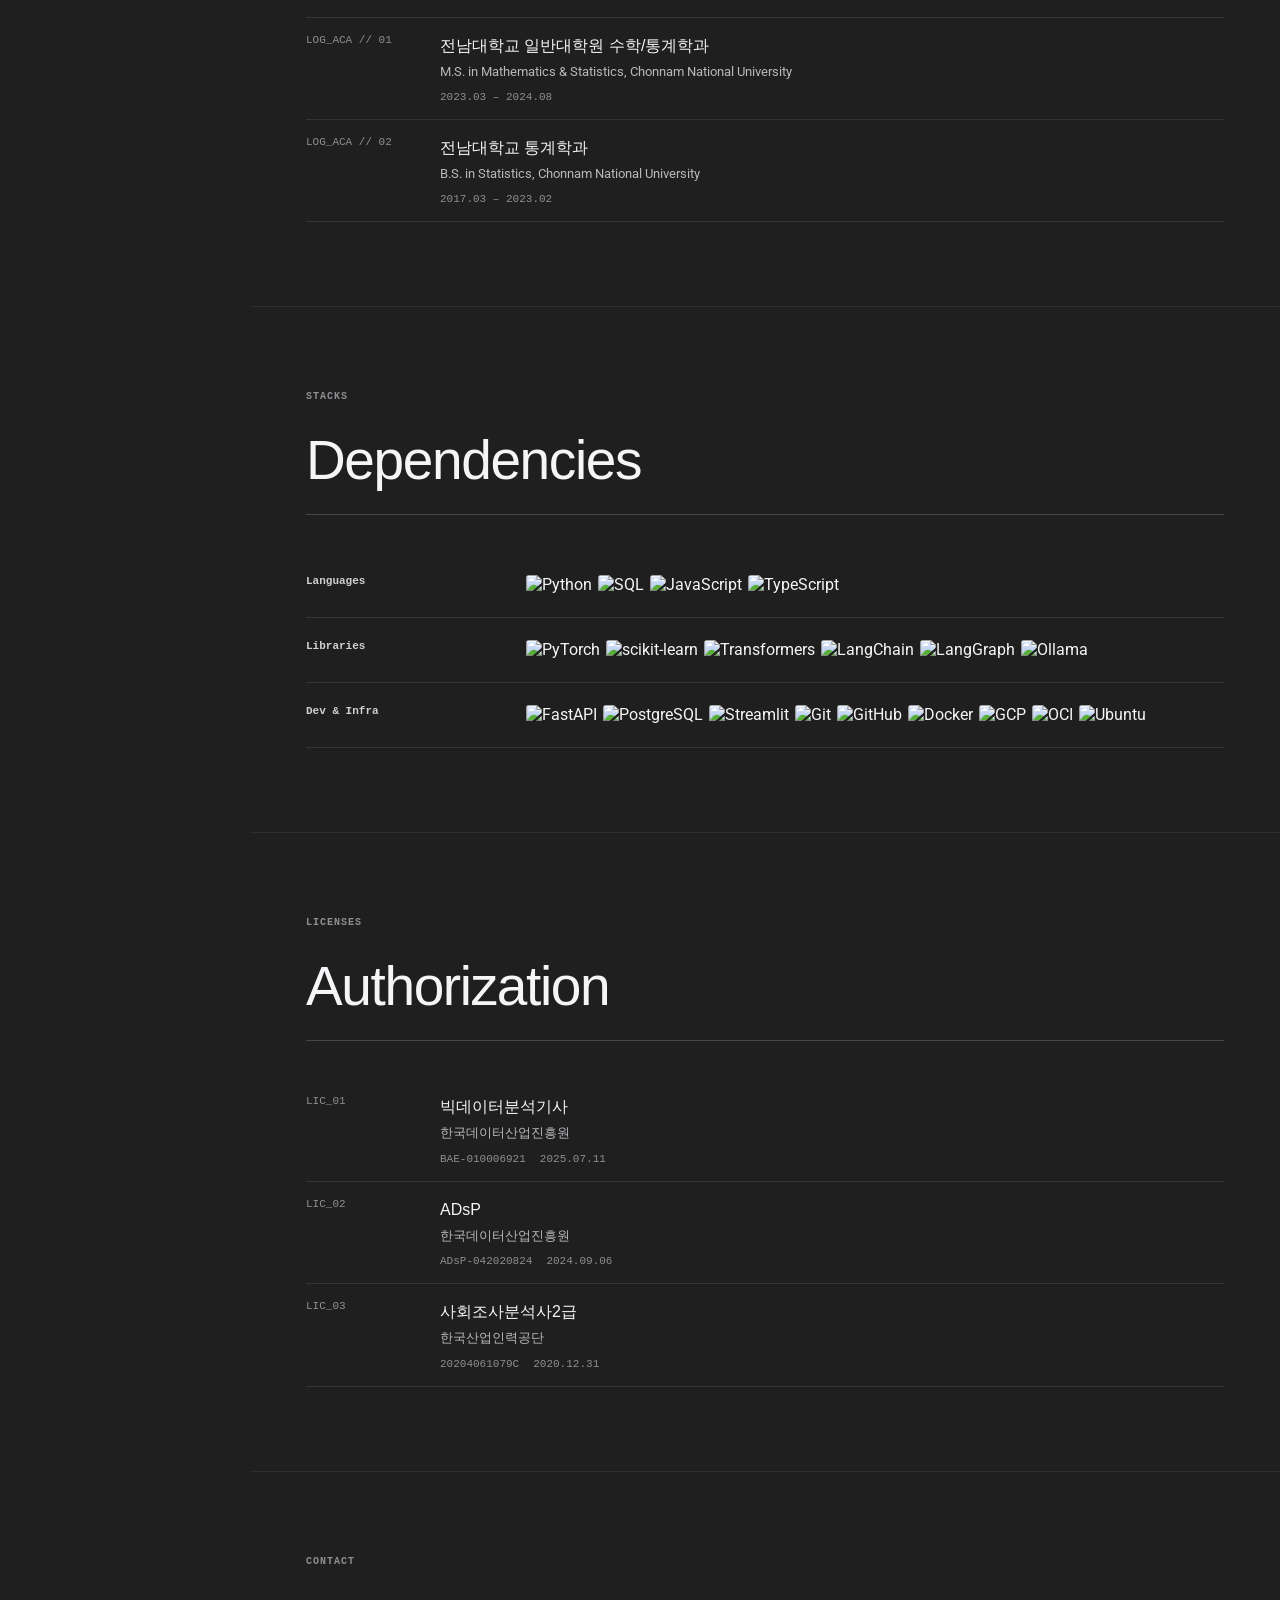
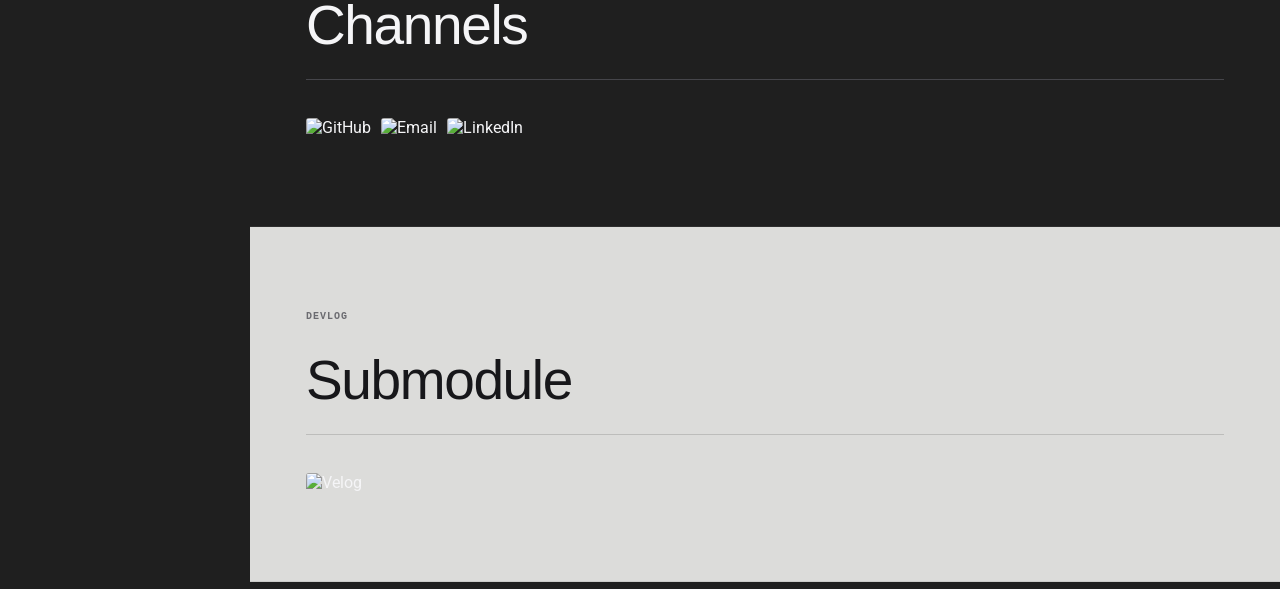
==== commit 13236369: "학력 수정" ====
--- a/index.html
+++ b/index.html
@@ -255,15 +255,6 @@
               <h3 class="log-entry__kr">전남대학교 통계학과</h3>
               <p class="log-entry__en">B.S. in Statistics, Chonnam National University</p>
               <p class="log-entry__period">2017.03 – 2023.02</p>
-            </div>
-          </article>
-
-          <article class="log-entry">
-            <div class="log-entry__id">LOG_ACA // 03</div>
-            <div class="log-entry__body">
-              <h3 class="log-entry__kr">광주서석고등학교 이과</h3>
-              <p class="log-entry__en">STEM Track, Gwangju Seoseok High School</p>
-              <p class="log-entry__period">2014.03 – 2017.02</p>
             </div>
           </article>
         </div>
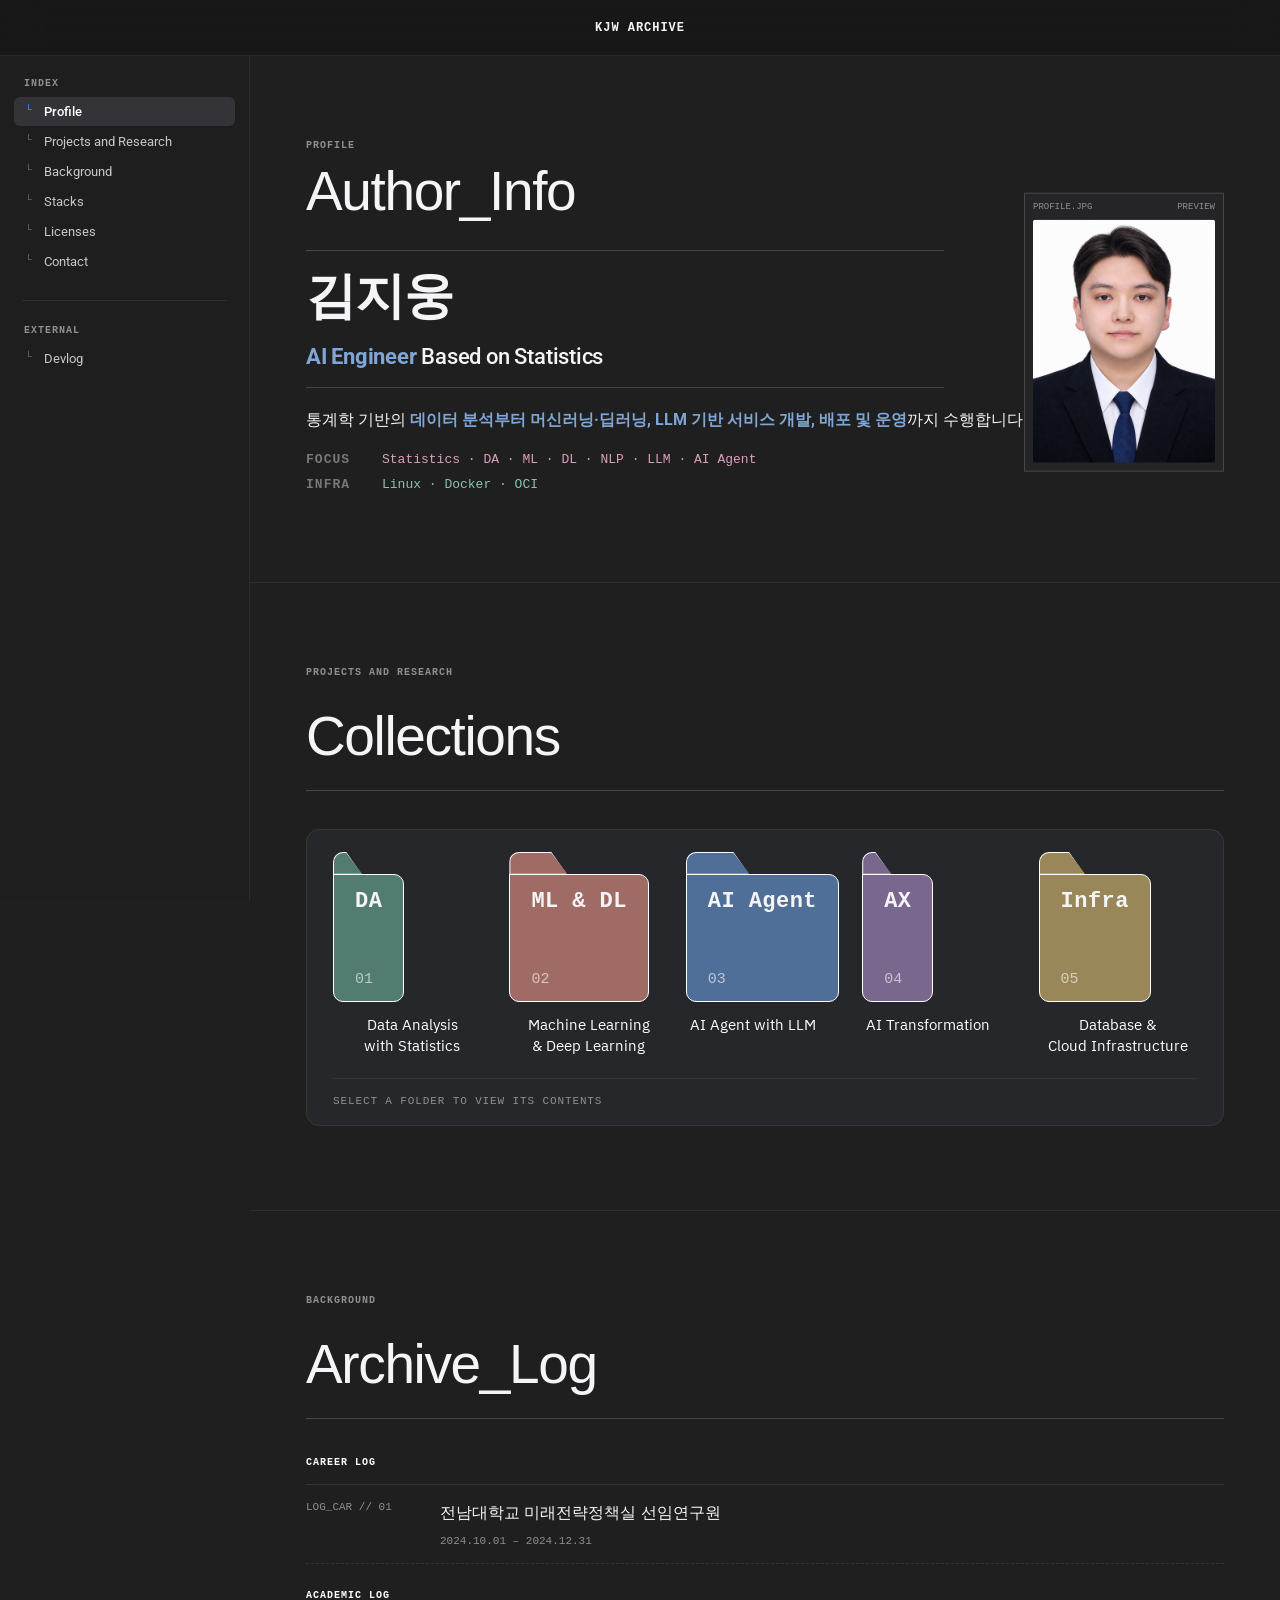
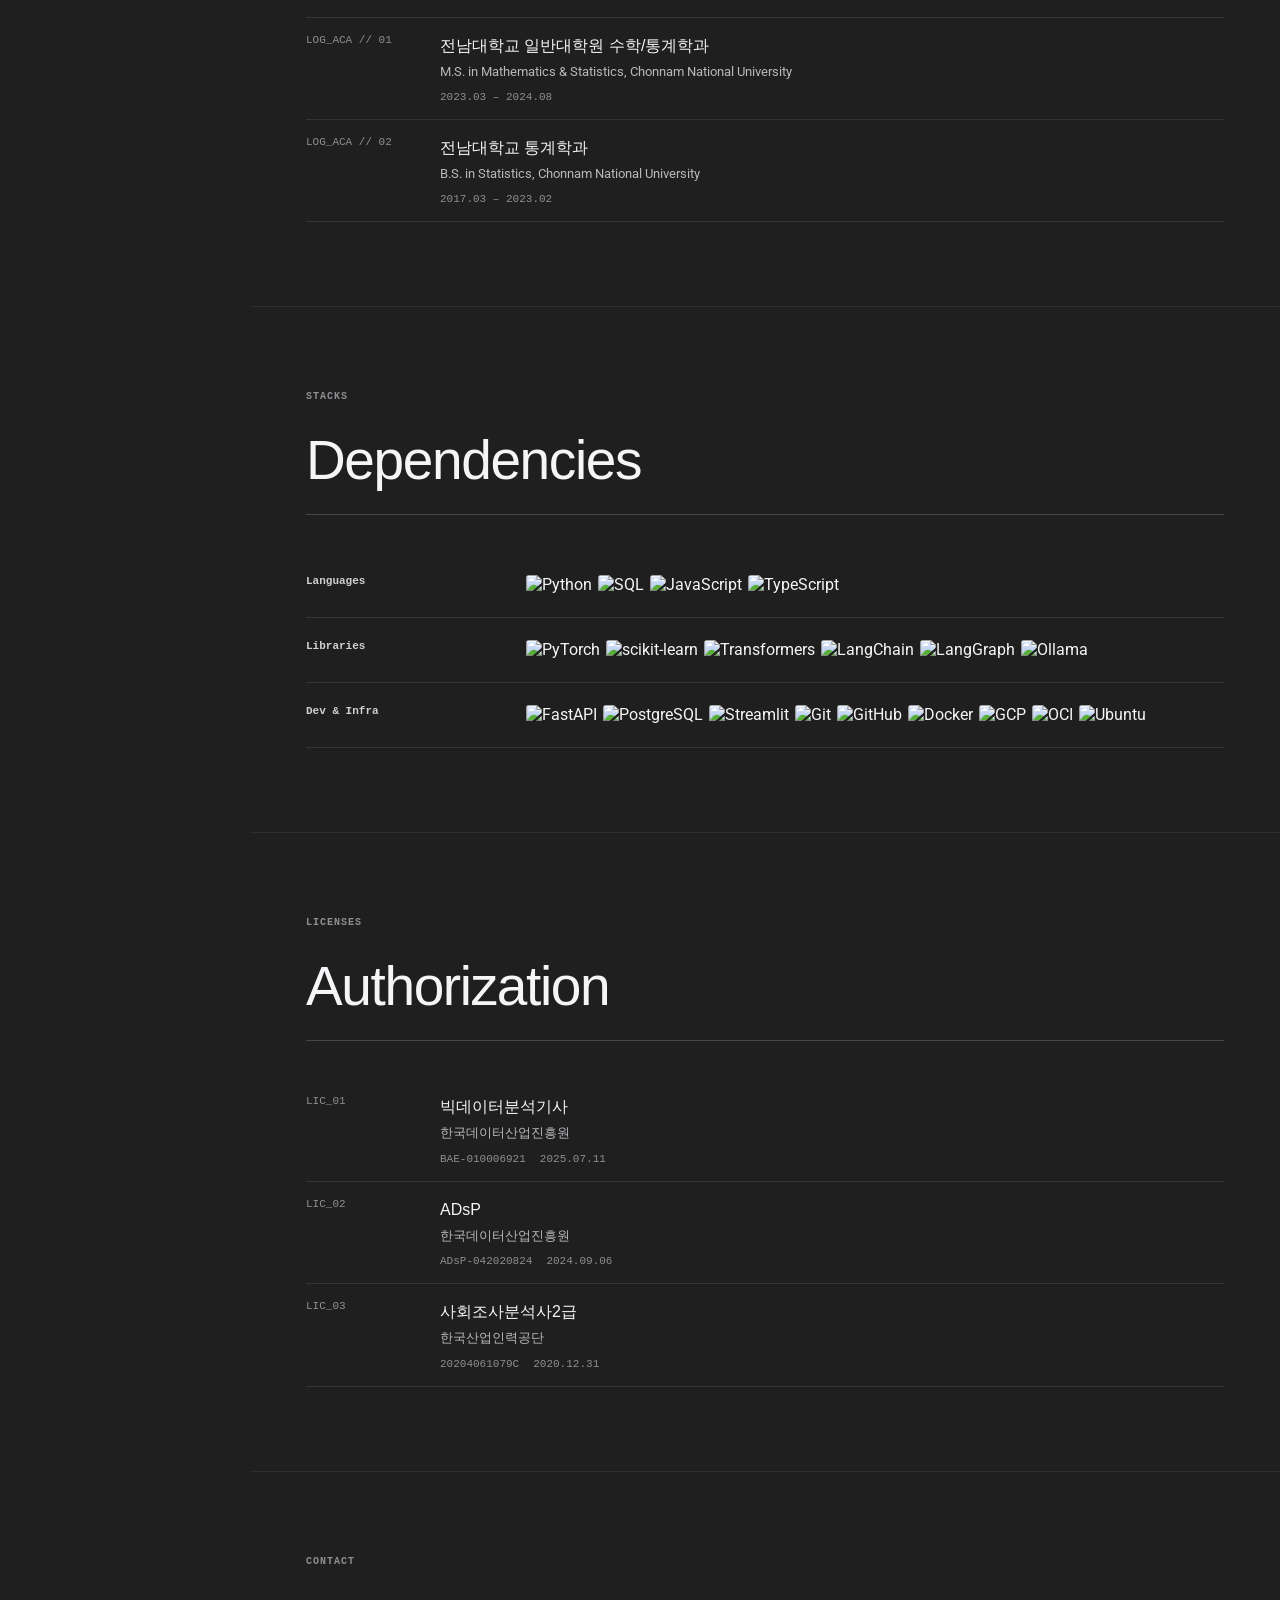
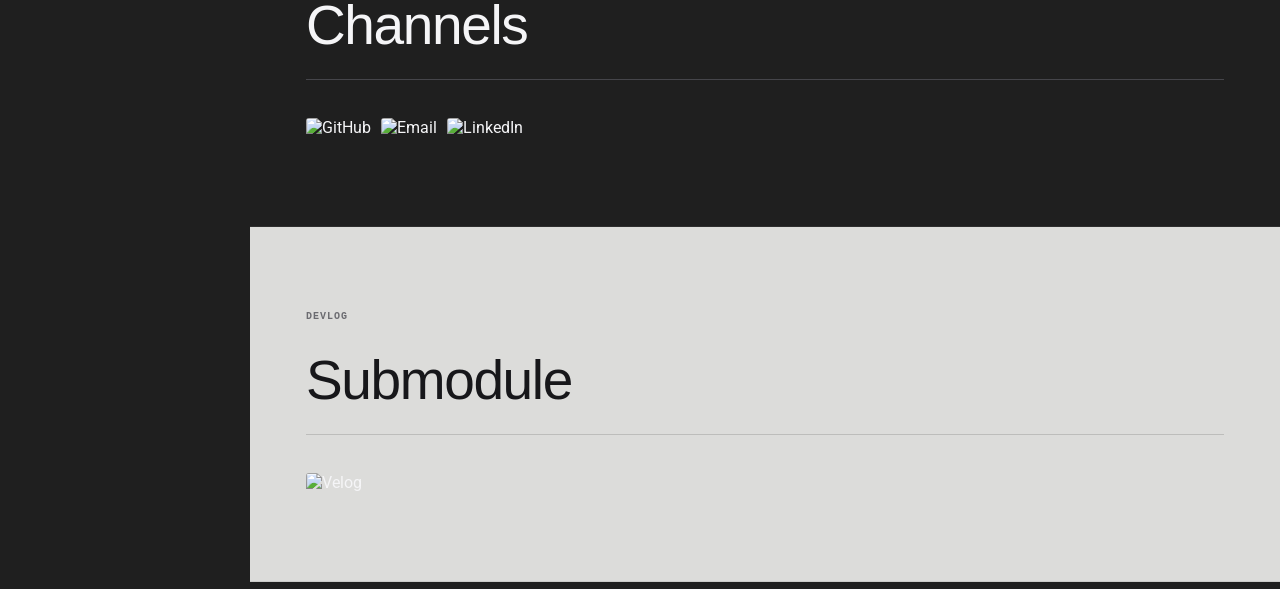
==== commit 95647713: "폴더 색, 기타 등등 수정" ====
--- a/index.html
+++ b/index.html
@@ -11,7 +11,7 @@
   <link href="https://fonts.googleapis.com/css2?family=Roboto:wght@300;400;500;700&display=swap" rel="stylesheet">
   <link rel="preconnect" href="https://cdn.jsdelivr.net" crossorigin>
   <link href="https://fonts.googleapis.com/css2?family=Cutive+Mono&display=swap" rel="stylesheet">
-  <link href="https://fonts.googleapis.com/css2?family=IBM+Plex+Mono:wght@400;500&family=IBM+Plex+Sans+KR:wght@400&display=swap" rel="stylesheet">
+  <link href="https://fonts.googleapis.com/css2?family=IBM+Plex+Mono:wght@400;500;600&family=IBM+Plex+Sans+KR:wght@400&display=swap" rel="stylesheet">
   <link rel="stylesheet" href="https://cdn.jsdelivr.net/gh/orioncactus/pretendard@v1.3.9/dist/web/static/pretendard.css">
 
   <link rel="stylesheet" href="style.css" />
@@ -68,7 +68,7 @@
 
               <dl class="hero-fields">
                 <div class="hero-fields__row hero-fields__row--py">
-                  <dt>FIELD</dt>
+                  <dt>FOCUS</dt>
                   <dd>Statistics · DA · ML · DL · NLP · LLM · AI Agent</dd>
                 </div>
                 <div class="hero-fields__row hero-fields__row--sh">
@@ -150,7 +150,6 @@
           <div class="folder-contents" id="folder-data" hidden>
             <div class="folder-contents__bar">
               <span class="folder-contents__path"><svg aria-hidden="true"><use href="#i-folder-open"/></svg>ARCHIVE / DA /</span>
-              <span>01 ITEM</span>
             </div>
             <p class="repo-empty">/* TBA */</p>
 
@@ -161,7 +160,9 @@
               <div class="folder-item__main">
                 <h3><a href="projects/ecg-project.html">Time-Series Data Classification Using Deep Learning</a></h3>
                 <p>[SCIE] Identification of Atrial Fibrillation With Single-Lead Mobile ECG During Normal Sinus Rhythm Using Deep Learning</p>
-                <p class="folder-item__tags">PyTorch / 1D ResNet / LRP / XAI</p>
+                <div class="folder-item__meta">
+                  <p class="folder-item__meta-list"><span class="kw-domain">Healthcare</span> · Deep Learning · Time-Series Analysis · Model Optimization · Explainable AI</p>
+                </div>
               </div>
             </article>
             <p class="folder-contents__end">End of directory</p>
@@ -169,14 +170,15 @@
           <div class="folder-contents" id="folder-ml" hidden>
             <div class="folder-contents__bar">
               <span class="folder-contents__path"><svg aria-hidden="true"><use href="#i-folder-open"/></svg>ARCHIVE / ML &amp; DL /</span>
-              <span>01 ITEM</span>
             </div>
             <article id="ecg-project" class="folder-item">
               <span class="folder-item__doc" aria-hidden="true">DL-001</span>
               <div class="folder-item__main">
                 <h3><a href="projects/ecg-project.html">Time-Series Data Classification Using Deep Learning</a></h3>
                 <p>[SCIE] Identification of Atrial Fibrillation With Single-Lead Mobile ECG During Normal Sinus Rhythm Using Deep Learning</p>
-                <p class="folder-item__tags">PyTorch / 1D ResNet / LRP / XAI</p>
+                <div class="folder-item__meta">
+                  <p class="folder-item__meta-list"><span class="kw-domain">Healthcare</span> · Deep Learning · Time-Series Analysis · Model Optimization · Explainable AI</p>
+                </div>
               </div>
             </article>
             <p class="folder-contents__end">End of directory</p>
@@ -184,14 +186,15 @@
           <div class="folder-contents" id="folder-agent" hidden>
             <div class="folder-contents__bar">
               <span class="folder-contents__path"><svg aria-hidden="true"><use href="#i-folder-open"/></svg>ARCHIVE / AI AGENT /</span>
-              <span>01 ITEM</span>
             </div>
             <article id="etf-agent" class="folder-item">
               <span class="folder-item__doc" aria-hidden="true">AIA-001</span>
               <div class="folder-item__main">
                 <h3><a href="projects/etf-agent.html">ETF Advisor Agent</a></h3>
                 <p>투자 성향에 맞는 ETF를 찾아 추천해주는 AI 서비스</p>
-                <p class="folder-item__tags">Python / LLM / RAG / Financial Data</p>
+                <div class="folder-item__meta">
+                  <p class="folder-item__meta-list"><span class="kw-domain">Finance</span> · LLM · RAG · Retrieval Optimization · Hallucination Control · Retrieval Evaluation</p>
+                </div>
               </div>
             </article>
             <p class="folder-contents__end">End of directory</p>
@@ -199,7 +202,6 @@
           <div class="folder-contents" id="folder-ax" hidden>
             <div class="folder-contents__bar">
               <span class="folder-contents__path"><svg aria-hidden="true"><use href="#i-folder-open"/></svg>ARCHIVE / AX /</span>
-              <span>00 ITEMS</span>
             </div>
             <p class="repo-empty">/* TBA */</p>
             <p class="folder-contents__end">End of directory</p>
@@ -207,7 +209,6 @@
           <div class="folder-contents" id="folder-infra" hidden>
             <div class="folder-contents__bar">
               <span class="folder-contents__path"><svg aria-hidden="true"><use href="#i-folder-open"/></svg>ARCHIVE / INFRA /</span>
-              <span>00 ITEMS</span>
             </div>
             <p class="repo-empty">/* TBA */</p>
             <p class="folder-contents__end">End of directory</p>
--- a/style.css
+++ b/style.css
@@ -219,7 +219,6 @@
   grid-template-columns: minmax(0, 1fr) 200px;
   gap: 0 80px;
   align-items: start;
-  max-width: 1100px;
 }
 
 .hero-head {
@@ -242,7 +241,7 @@
 .hero-photo-slot .profile-box {
   position: absolute;
   top: 40%;
-  left: 0;
+  right: 0;
   transform: translateY(-50%);
 }
 
@@ -343,7 +342,8 @@
 }
 
 .hero-fields dt {
-  width: 52px;
+  width: 58px;
+  font-weight: 700;
   color: #77777c;
   letter-spacing: .08em;
 }
@@ -1118,7 +1118,7 @@
   padding: 22px 26px 18px;
   border: 1px solid rgba(255, 255, 255, .08);
   border-radius: 14px;
-  background: #27292d;
+  background: #25272b;
 }
 
 .folder-grid {
@@ -1128,7 +1128,7 @@
 }
 
 .folder {
-  --tile: #3d4942;
+  --tile: #527C70;
   --tab: 22px;
   min-width: 0;
   display: flex;
@@ -1143,11 +1143,11 @@
   cursor: pointer;
 }
 
-.folder--sage { --tile: #3d4942; }
-.folder--taupe { --tile: #4a4140; }
-.folder--slate { --tile: #3b4654; }
-.folder--mauve { --tile: #47414e; }
-.folder--steel { --tile: #3e4749; }
+.folder--sage { --tile: #527C70; }
+.folder--taupe { --tile: #A06B65; }
+.folder--slate { --tile: #506F98; }
+.folder--mauve { --tile: #79678E; }
+.folder--steel { --tile: #9A8759; }
 
 .folder__tile {
   position: relative;
@@ -1389,7 +1389,7 @@
   font-family: "IBM Plex Mono", ui-monospace, monospace;
   font-size: 22px;
   font-weight: 500;
-  color: #f5f5f7;
+  color: #479ff5;
 }
 
 .folder-item__main h3 a {
@@ -1404,23 +1404,53 @@
 }
 
 .folder-item:hover .folder-item__main h3 a {
-  color: var(--accent-strong);
+  color: #8fc3ff;
 }
 
 .folder-item__main p {
   margin: 0 0 8px;
-  font-family: "IBM Plex Sans KR", "Pretendard", sans-serif;
+  font-family: "Pretendard", sans-serif;
   font-weight: 400;
   color: #b4b7be;
+  white-space: nowrap;
+  overflow: hidden;
+  text-overflow: ellipsis;
   font-size: 16px;
   line-height: 1.6;
 }
 
-.folder-item__main .folder-item__tags {
-  margin: 0;
-  font-family: "IBM Plex Mono", ui-monospace, monospace;
-  font-size: 15px;
-  color: #7f8ba0;
+.folder-item__meta {
+  display: flex;
+  flex-wrap: wrap;
+  align-items: baseline;
+  gap: 4px 4px;
+  margin-top: 4px;
+}
+
+.folder-item__meta-label {
+  margin: 0;
+  font-family: "IBM Plex Sans KR", "Pretendard", sans-serif;
+  font-size: 16px;
+  letter-spacing: .03em;
+  text-transform: uppercase;
+  color: #8f95a0;
+}
+
+.folder-item__meta-label::after {
+  content: " //";
+}
+
+.folder-item__main .folder-item__meta-list {
+  margin: 0;
+  white-space: normal;
+  font-family: "Pretendard", sans-serif;
+  font-size: 18px;
+  font-weight: 700;
+  color: #e0bd85;
+}
+
+.folder-item__meta-list .kw-domain {
+  color: #6fdcc0;
 }
 
 .folder-item::after {
